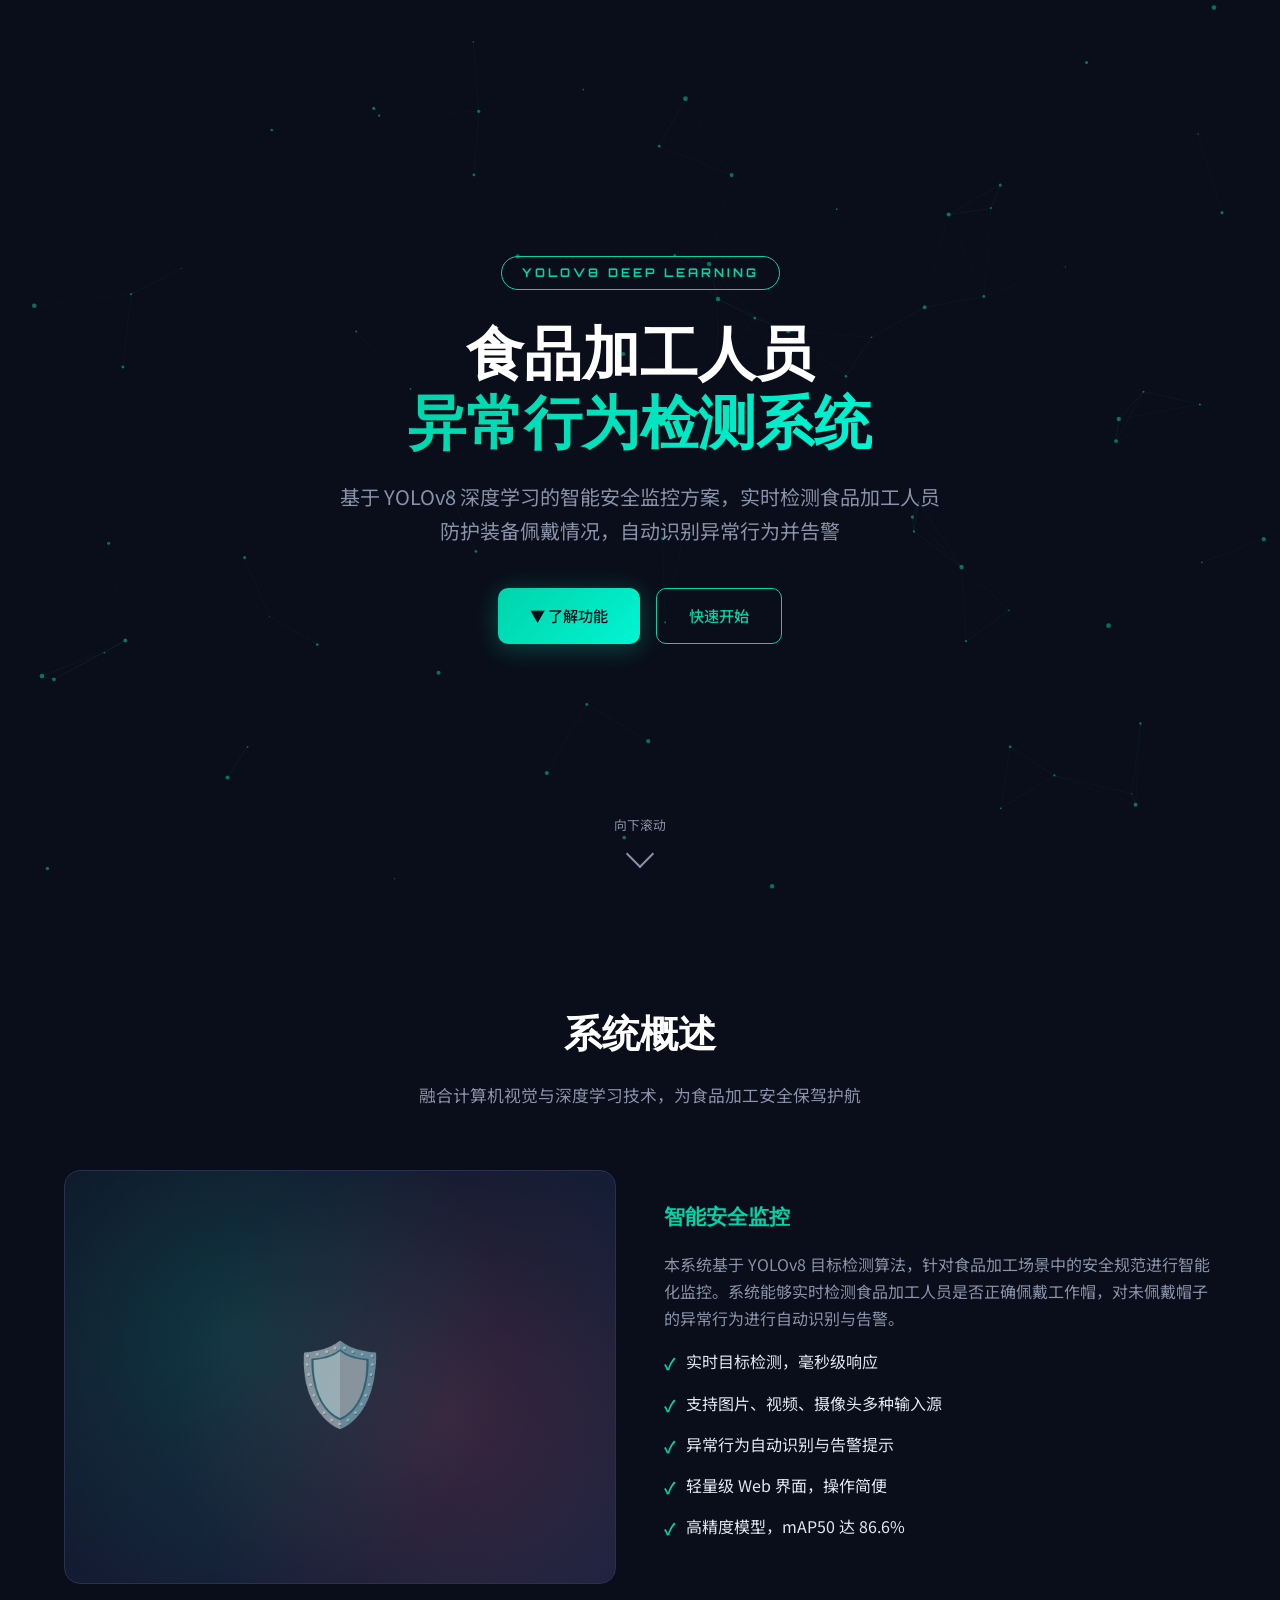
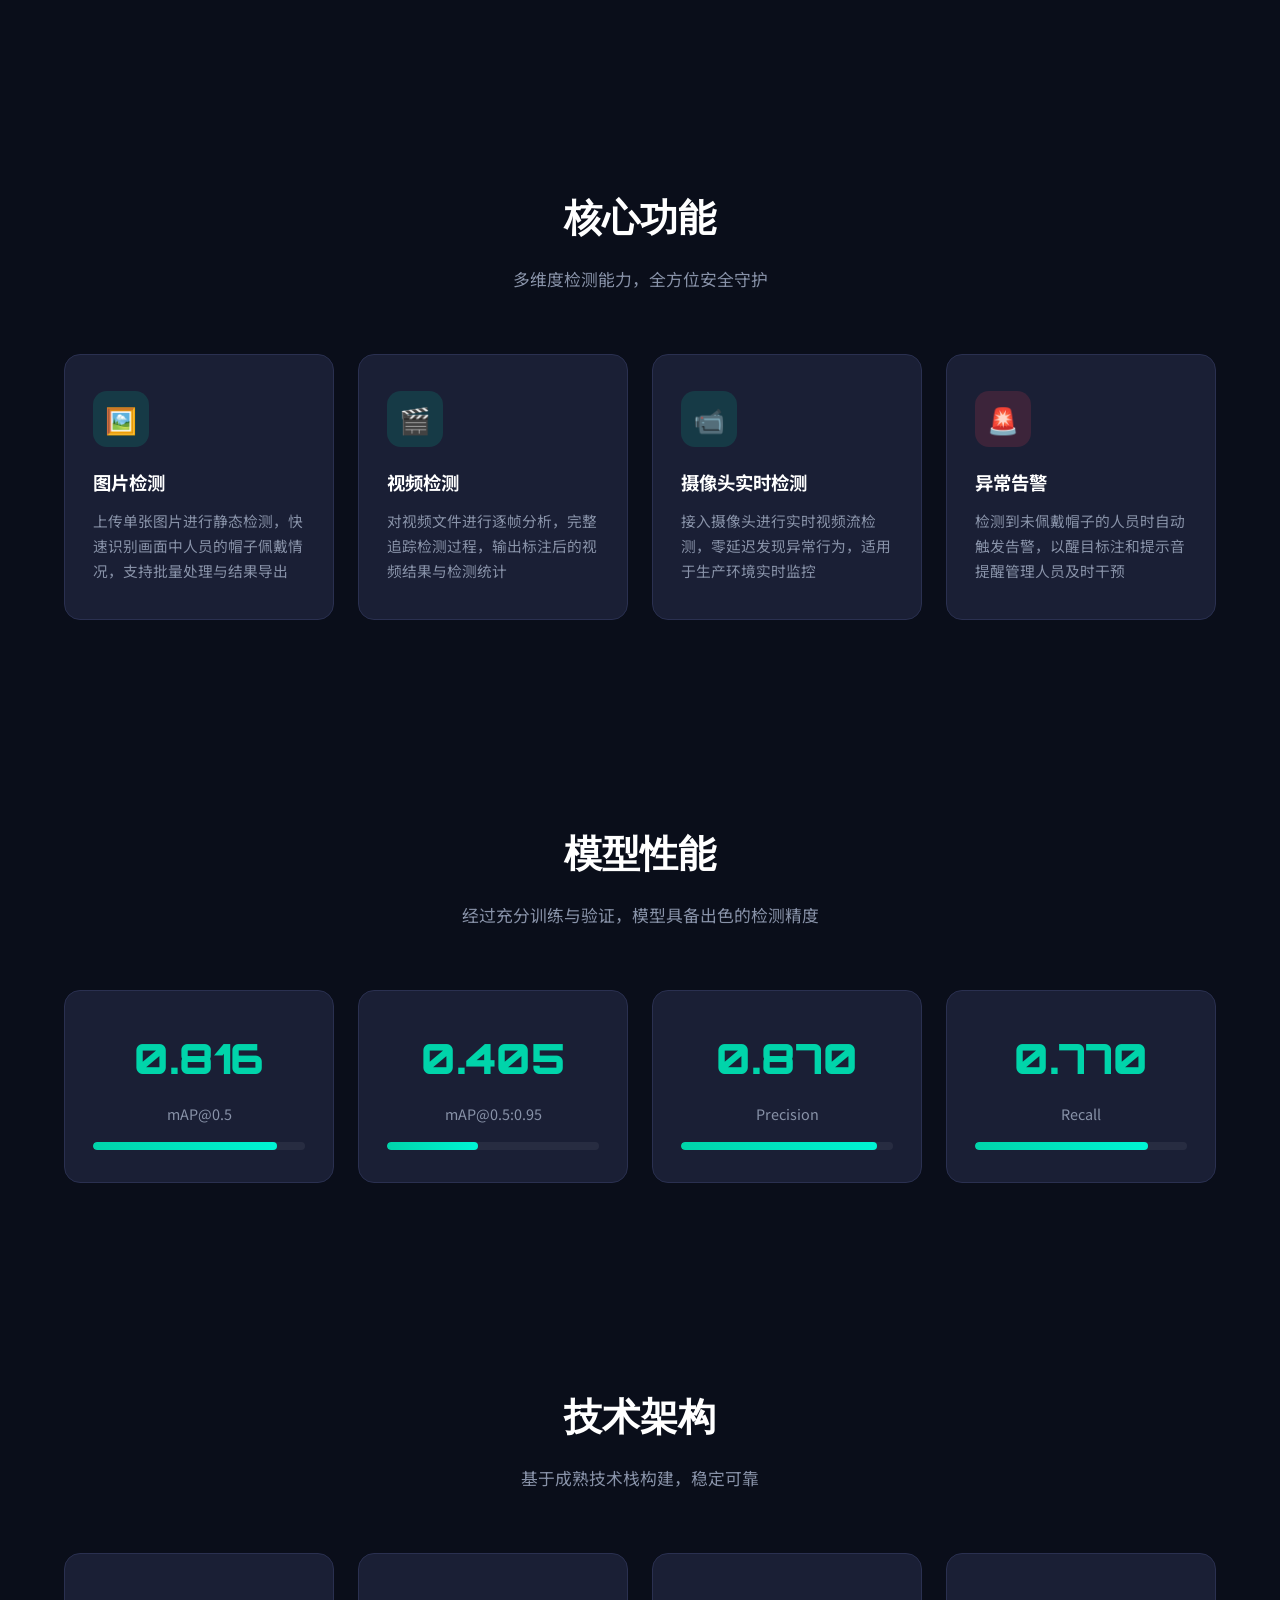
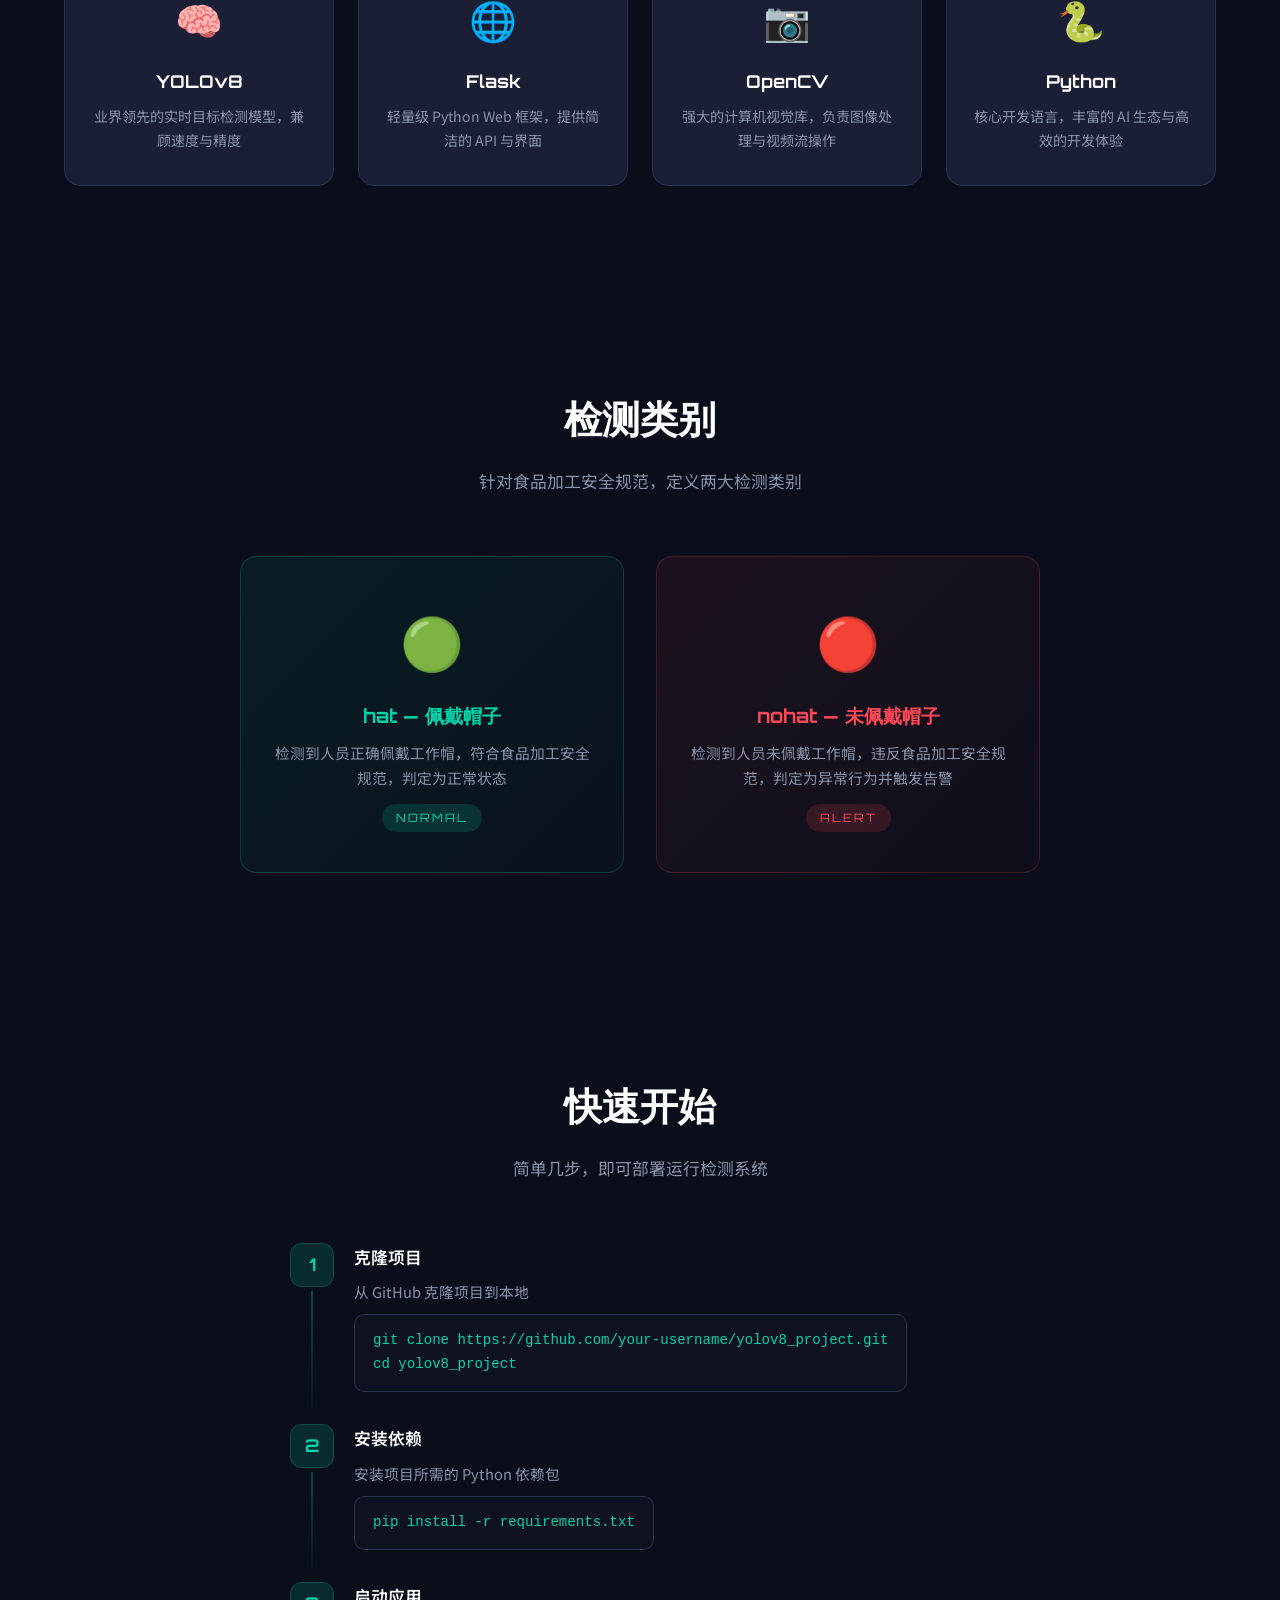
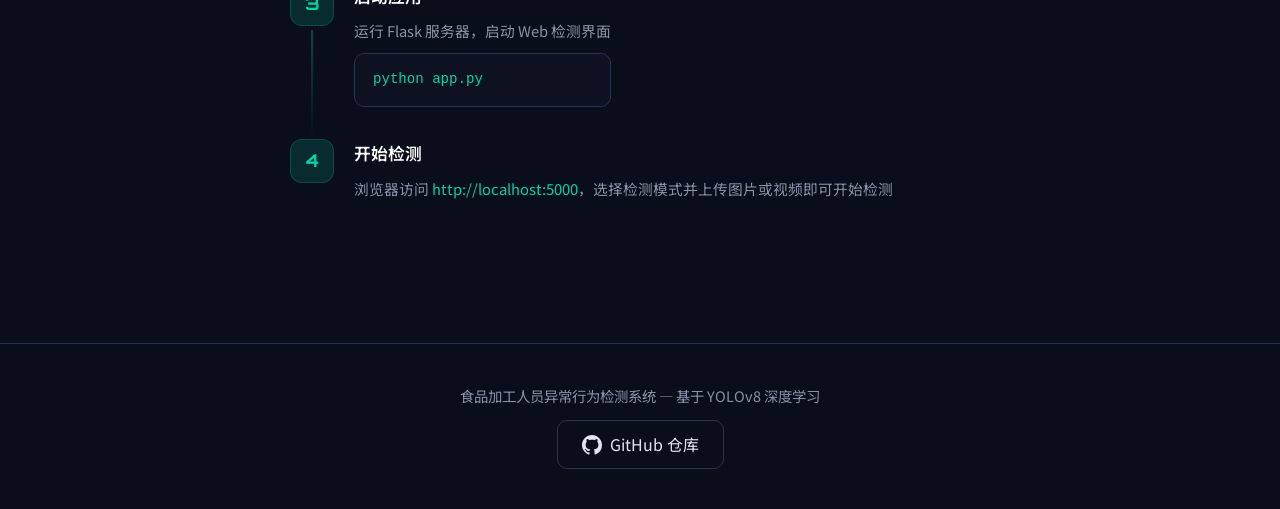
==== docs/index.html @ 323be0e4 "feat: add GitHub Pages showcase website" ====
<!DOCTYPE html>
<html lang="zh-CN">
<head>
<meta charset="UTF-8">
<meta name="viewport" content="width=device-width, initial-scale=1.0">
<title>食品加工人员异常行为检测系统 - 基于YOLOv8</title>
<link rel="preconnect" href="https://fonts.googleapis.com">
<link rel="preconnect" href="https://fonts.gstatic.com" crossorigin>
<link href="https://fonts.googleapis.com/css2?family=Orbitron:wght@400;700;900&family=Noto+Sans+SC:wght@300;400;500;700&display=swap" rel="stylesheet">
<style>
/* ========== Reset & Base ========== */
*, *::before, *::after { margin: 0; padding: 0; box-sizing: border-box; }
:root {
  --bg: #0a0e1a;
  --card: #1a1f35;
  --card-hover: #222845;
  --primary: #00d4aa;
  --primary-dim: rgba(0,212,170,0.15);
  --danger: #ff4757;
  --danger-dim: rgba(255,71,87,0.15);
  --text: #e0e6f0;
  --text-dim: #8892a8;
  --border: #2a3050;
  --font-title: 'Orbitron', sans-serif;
  --font-body: 'Noto Sans SC', sans-serif;
}
html { scroll-behavior: smooth; }
body {
  font-family: var(--font-body);
  background: var(--bg);
  color: var(--text);
  line-height: 1.7;
  overflow-x: hidden;
}
a { color: var(--primary); text-decoration: none; transition: color .3s; }
a:hover { color: #33e8c0; }

/* ========== Canvas Particles ========== */
#particles-canvas {
  position: fixed; top: 0; left: 0; width: 100%; height: 100%;
  z-index: 0; pointer-events: none;
}

/* ========== Utility ========== */
.container { max-width: 1200px; margin: 0 auto; padding: 0 24px; }
.section { position: relative; z-index: 1; padding: 100px 0; }
.section-title {
  font-family: var(--font-title);
  font-size: clamp(1.6rem, 4vw, 2.4rem);
  font-weight: 700;
  text-align: center;
  margin-bottom: 16px;
  color: #fff;
}
.section-subtitle {
  text-align: center;
  color: var(--text-dim);
  font-size: 1.05rem;
  margin-bottom: 60px;
  max-width: 640px;
  margin-left: auto; margin-right: auto;
}
.gradient-text {
  background: linear-gradient(135deg, var(--primary), #00f5d4, var(--primary));
  background-size: 200% 200%;
  -webkit-background-clip: text;
  -webkit-text-fill-color: transparent;
  background-clip: text;
  animation: gradientShift 4s ease infinite;
}
@keyframes gradientShift {
  0%, 100% { background-position: 0% 50%; }
  50% { background-position: 100% 50%; }
}

/* ========== Fade-in Animation ========== */
.fade-in {
  opacity: 0;
  transform: translateY(40px);
  transition: opacity .7s ease, transform .7s ease;
}
.fade-in.visible {
  opacity: 1;
  transform: translateY(0);
}

/* ========== Hero ========== */
.hero {
  position: relative; z-index: 1;
  min-height: 100vh;
  display: flex; align-items: center; justify-content: center;
  text-align: center;
  padding: 40px 24px;
}
.hero-content { max-width: 860px; }
.hero-badge {
  display: inline-block;
  font-family: var(--font-title);
  font-size: .75rem;
  font-weight: 700;
  letter-spacing: 3px;
  text-transform: uppercase;
  color: var(--primary);
  border: 1px solid var(--primary);
  border-radius: 999px;
  padding: 6px 20px;
  margin-bottom: 28px;
  animation: pulse-border 2.5s ease infinite;
}
@keyframes pulse-border {
  0%, 100% { box-shadow: 0 0 0 0 rgba(0,212,170,.4); }
  50% { box-shadow: 0 0 0 10px rgba(0,212,170,0); }
}
.hero h1 {
  font-family: var(--font-title);
  font-size: clamp(2rem, 6vw, 3.6rem);
  font-weight: 900;
  line-height: 1.2;
  margin-bottom: 24px;
  color: #fff;
}
.hero p {
  font-size: clamp(1rem, 2.5vw, 1.25rem);
  color: var(--text-dim);
  margin-bottom: 40px;
  max-width: 600px;
  margin-left: auto; margin-right: auto;
}
.hero-buttons { display: flex; gap: 16px; justify-content: center; flex-wrap: wrap; }
.btn {
  display: inline-flex; align-items: center; gap: 8px;
  font-family: var(--font-body);
  font-size: .95rem; font-weight: 500;
  padding: 14px 32px;
  border-radius: 10px;
  border: none; cursor: pointer;
  transition: all .3s ease;
}
.btn-primary {
  background: linear-gradient(135deg, var(--primary), #00f5d4);
  color: #0a0e1a;
  box-shadow: 0 4px 24px rgba(0,212,170,.3);
}
.btn-primary:hover {
  transform: translateY(-2px);
  box-shadow: 0 8px 32px rgba(0,212,170,.45);
}
.btn-outline {
  background: transparent;
  color: var(--primary);
  border: 1.5px solid var(--primary);
}
.btn-outline:hover {
  background: var(--primary-dim);
  transform: translateY(-2px);
}
.hero-scroll-hint {
  position: absolute; bottom: 36px; left: 50%; transform: translateX(-50%);
  display: flex; flex-direction: column; align-items: center; gap: 8px;
  color: var(--text-dim); font-size: .8rem;
  animation: float 2.5s ease infinite;
}
@keyframes float {
  0%, 100% { transform: translateX(-50%) translateY(0); }
  50% { transform: translateX(-50%) translateY(-8px); }
}
.scroll-arrow { width: 20px; height: 20px; border-right: 2px solid var(--text-dim); border-bottom: 2px solid var(--text-dim); transform: rotate(45deg); }

/* ========== Overview ========== */
.overview-grid {
  display: grid;
  grid-template-columns: 1fr 1fr;
  gap: 48px;
  align-items: center;
}
.overview-visual {
  position: relative;
  aspect-ratio: 4/3;
  border-radius: 16px;
  background: linear-gradient(135deg, #0f1628, #1a2340);
  border: 1px solid var(--border);
  overflow: hidden;
  display: flex; align-items: center; justify-content: center;
}
.overview-visual::before {
  content: '';
  position: absolute; inset: 0;
  background: radial-gradient(circle at 30% 40%, var(--primary-dim), transparent 60%),
              radial-gradient(circle at 70% 60%, var(--danger-dim), transparent 60%);
}
.visual-icon {
  position: relative; z-index: 1;
  font-size: 5rem;
  opacity: .7;
}
.overview-text h3 {
  font-family: var(--font-title);
  font-size: 1.3rem;
  color: var(--primary);
  margin-bottom: 16px;
}
.overview-text p { color: var(--text-dim); margin-bottom: 16px; }
.overview-features { list-style: none; }
.overview-features li {
  display: flex; align-items: flex-start; gap: 10px;
  margin-bottom: 12px; color: var(--text);
}
.overview-features li .check {
  color: var(--primary); font-weight: 700; flex-shrink: 0; margin-top: 2px;
}

/* ========== Features ========== */
.features-grid {
  display: grid;
  grid-template-columns: repeat(auto-fit, minmax(260px, 1fr));
  gap: 24px;
}
.feature-card {
  position: relative;
  background: var(--card);
  border-radius: 16px;
  padding: 36px 28px;
  border: 1px solid var(--border);
  transition: all .4s ease;
  overflow: hidden;
}
.feature-card::before {
  content: '';
  position: absolute; top: 0; left: 0; right: 0; height: 3px;
  background: linear-gradient(90deg, var(--primary), #00f5d4);
  opacity: 0;
  transition: opacity .4s;
}
.feature-card:hover {
  transform: translateY(-6px);
  border-color: rgba(0,212,170,.3);
  box-shadow: 0 12px 40px rgba(0,0,0,.4), 0 0 30px var(--primary-dim);
}
.feature-card:hover::before { opacity: 1; }
.feature-icon {
  width: 56px; height: 56px;
  border-radius: 14px;
  display: flex; align-items: center; justify-content: center;
  font-size: 1.6rem;
  margin-bottom: 20px;
  background: var(--primary-dim);
  color: var(--primary);
}
.feature-card:nth-child(4) .feature-icon {
  background: var(--danger-dim);
  color: var(--danger);
}
.feature-card h3 {
  font-size: 1.15rem; font-weight: 700;
  margin-bottom: 10px; color: #fff;
}
.feature-card p { color: var(--text-dim); font-size: .92rem; }

/* ========== Metrics ========== */
.metrics-grid {
  display: grid;
  grid-template-columns: repeat(auto-fit, minmax(240px, 1fr));
  gap: 24px;
}
.metric-card {
  background: var(--card);
  border-radius: 16px;
  padding: 32px 28px;
  border: 1px solid var(--border);
  text-align: center;
  transition: all .3s;
}
.metric-card:hover {
  border-color: rgba(0,212,170,.3);
  box-shadow: 0 8px 32px rgba(0,0,0,.3);
}
.metric-value {
  font-family: var(--font-title);
  font-size: 2.6rem;
  font-weight: 900;
  color: var(--primary);
  margin-bottom: 8px;
}
.metric-label {
  font-size: .9rem;
  color: var(--text-dim);
  margin-bottom: 16px;
}
.progress-bar {
  width: 100%;
  height: 8px;
  background: rgba(255,255,255,.06);
  border-radius: 999px;
  overflow: hidden;
}
.progress-fill {
  height: 100%;
  border-radius: 999px;
  background: linear-gradient(90deg, var(--primary), #00f5d4);
  width: 0%;
  transition: width 1.5s ease;
}

/* ========== Tech Stack ========== */
.tech-grid {
  display: grid;
  grid-template-columns: repeat(auto-fit, minmax(220px, 1fr));
  gap: 24px;
}
.tech-card {
  background: var(--card);
  border-radius: 16px;
  padding: 32px 24px;
  border: 1px solid var(--border);
  text-align: center;
  transition: all .4s;
  position: relative;
}
.tech-card::after {
  content: '';
  position: absolute; inset: -1px;
  border-radius: 16px;
  background: linear-gradient(135deg, var(--primary), #00f5d4, var(--primary));
  background-size: 300% 300%;
  z-index: -1;
  opacity: 0;
  transition: opacity .4s;
  animation: gradientShift 4s ease infinite;
}
.tech-card:hover::after { opacity: 1; }
.tech-card:hover { transform: translateY(-4px); border-color: transparent; }
.tech-icon {
  font-size: 2.4rem;
  margin-bottom: 16px;
  display: block;
}
.tech-card h3 {
  font-family: var(--font-title);
  font-size: 1.1rem;
  color: #fff;
  margin-bottom: 8px;
}
.tech-card p { color: var(--text-dim); font-size: .88rem; }

/* ========== Detection Classes ========== */
.classes-grid {
  display: grid;
  grid-template-columns: repeat(auto-fit, minmax(300px, 1fr));
  gap: 32px;
  max-width: 800px;
  margin: 0 auto;
}
.class-card {
  border-radius: 16px;
  padding: 40px 32px;
  text-align: center;
  border: 1px solid var(--border);
  transition: all .4s;
  position: relative;
  overflow: hidden;
}
.class-card.normal {
  background: linear-gradient(135deg, rgba(0,212,170,.08), rgba(0,212,170,.02));
  border-color: rgba(0,212,170,.2);
}
.class-card.abnormal {
  background: linear-gradient(135deg, rgba(255,71,87,.08), rgba(255,71,87,.02));
  border-color: rgba(255,71,87,.2);
}
.class-card:hover { transform: translateY(-4px); }
.class-card.normal:hover { box-shadow: 0 8px 32px rgba(0,212,170,.15); }
.class-card.abnormal:hover { box-shadow: 0 8px 32px rgba(255,71,87,.15); }
.class-icon { font-size: 3.2rem; margin-bottom: 16px; display: block; }
.class-card h3 {
  font-family: var(--font-title);
  font-size: 1.2rem;
  margin-bottom: 8px;
}
.class-card.normal h3 { color: var(--primary); }
.class-card.abnormal h3 { color: var(--danger); }
.class-card p { color: var(--text-dim); font-size: .92rem; }
.class-tag {
  display: inline-block;
  font-family: var(--font-title);
  font-size: .72rem;
  letter-spacing: 2px;
  padding: 4px 14px;
  border-radius: 999px;
  margin-top: 14px;
}
.class-card.normal .class-tag { background: var(--primary-dim); color: var(--primary); }
.class-card.abnormal .class-tag { background: var(--danger-dim); color: var(--danger); }

/* ========== Quick Start ========== */
.steps-container { max-width: 700px; margin: 0 auto; }
.step {
  display: flex; gap: 20px;
  margin-bottom: 32px;
  position: relative;
}
.step-number {
  flex-shrink: 0;
  width: 44px; height: 44px;
  border-radius: 12px;
  background: var(--primary-dim);
  color: var(--primary);
  font-family: var(--font-title);
  font-weight: 700;
  font-size: 1.1rem;
  display: flex; align-items: center; justify-content: center;
  border: 1px solid rgba(0,212,170,.2);
}
.step:not(:last-child)::after {
  content: '';
  position: absolute;
  left: 21px; top: 48px;
  width: 2px;
  height: calc(100% - 16px);
  background: linear-gradient(to bottom, rgba(0,212,170,.3), transparent);
}
.step-content h3 {
  font-size: 1.05rem; font-weight: 600;
  margin-bottom: 8px; color: #fff;
}
.step-content p { color: var(--text-dim); font-size: .92rem; margin-bottom: 10px; }
.code-block {
  background: #0d1120;
  border: 1px solid var(--border);
  border-radius: 10px;
  padding: 14px 18px;
  font-family: 'Courier New', monospace;
  font-size: .88rem;
  color: var(--primary);
  overflow-x: auto;
  position: relative;
}
.code-block .comment { color: var(--text-dim); }

/* ========== Footer ========== */
.footer {
  position: relative; z-index: 1;
  border-top: 1px solid var(--border);
  padding: 40px 24px;
  text-align: center;
}
.footer p { color: var(--text-dim); font-size: .9rem; }
.footer a { color: var(--primary); }
.footer .github-link {
  display: inline-flex; align-items: center; gap: 8px;
  margin-top: 12px;
  padding: 10px 24px;
  border-radius: 10px;
  border: 1px solid var(--border);
  color: var(--text);
  transition: all .3s;
}
.footer .github-link:hover {
  border-color: var(--primary);
  color: var(--primary);
  background: var(--primary-dim);
}

/* ========== Responsive ========== */
@media (max-width: 768px) {
  .overview-grid { grid-template-columns: 1fr; gap: 32px; }
  .overview-visual { aspect-ratio: 16/10; }
  .section { padding: 64px 0; }
  .hero h1 { font-size: clamp(1.6rem, 7vw, 2.4rem); }
  .features-grid { grid-template-columns: 1fr; }
  .metrics-grid { grid-template-columns: 1fr 1fr; }
  .classes-grid { grid-template-columns: 1fr; }
}
@media (max-width: 480px) {
  .metrics-grid { grid-template-columns: 1fr; }
  .hero-buttons { flex-direction: column; align-items: center; }
}
</style>
</head>
<body>

<!-- Particle Canvas -->
<canvas id="particles-canvas"></canvas>

<!-- ==================== HERO ==================== -->
<section class="hero">
  <div class="hero-content fade-in">
    <span class="hero-badge">YOLOv8 Deep Learning</span>
    <h1>食品加工人员<br><span class="gradient-text">异常行为检测系统</span></h1>
    <p>基于 YOLOv8 深度学习的智能安全监控方案，实时检测食品加工人员防护装备佩戴情况，自动识别异常行为并告警</p>
    <div class="hero-buttons">
      <a href="#features" class="btn btn-primary">▼ 了解功能</a>
      <a href="#quickstart" class="btn btn-outline">快速开始</a>
    </div>
  </div>
  <div class="hero-scroll-hint">
    <span>向下滚动</span>
    <div class="scroll-arrow"></div>
  </div>
</section>

<!-- ==================== OVERVIEW ==================== -->
<section class="section" id="overview">
  <div class="container">
    <h2 class="section-title fade-in">系统概述</h2>
    <p class="section-subtitle fade-in">融合计算机视觉与深度学习技术，为食品加工安全保驾护航</p>
    <div class="overview-grid">
      <div class="overview-visual fade-in">
        <span class="visual-icon">🛡️</span>
      </div>
      <div class="overview-text fade-in">
        <h3>智能安全监控</h3>
        <p>本系统基于 YOLOv8 目标检测算法，针对食品加工场景中的安全规范进行智能化监控。系统能够实时检测食品加工人员是否正确佩戴工作帽，对未佩戴帽子的异常行为进行自动识别与告警。</p>
        <ul class="overview-features">
          <li><span class="check">✓</span> 实时目标检测，毫秒级响应</li>
          <li><span class="check">✓</span> 支持图片、视频、摄像头多种输入源</li>
          <li><span class="check">✓</span> 异常行为自动识别与告警提示</li>
          <li><span class="check">✓</span> 轻量级 Web 界面，操作简便</li>
          <li><span class="check">✓</span> 高精度模型，mAP50 达 86.6%</li>
        </ul>
      </div>
    </div>
  </div>
</section>

<!-- ==================== FEATURES ==================== -->
<section class="section" id="features">
  <div class="container">
    <h2 class="section-title fade-in">核心功能</h2>
    <p class="section-subtitle fade-in">多维度检测能力，全方位安全守护</p>
    <div class="features-grid">
      <div class="feature-card fade-in">
        <div class="feature-icon">🖼️</div>
        <h3>图片检测</h3>
        <p>上传单张图片进行静态检测，快速识别画面中人员的帽子佩戴情况，支持批量处理与结果导出</p>
      </div>
      <div class="feature-card fade-in">
        <div class="feature-icon">🎬</div>
        <h3>视频检测</h3>
        <p>对视频文件进行逐帧分析，完整追踪检测过程，输出标注后的视频结果与检测统计</p>
      </div>
      <div class="feature-card fade-in">
        <div class="feature-icon">📹</div>
        <h3>摄像头实时检测</h3>
        <p>接入摄像头进行实时视频流检测，零延迟发现异常行为，适用于生产环境实时监控</p>
      </div>
      <div class="feature-card fade-in">
        <div class="feature-icon">🚨</div>
        <h3>异常告警</h3>
        <p>检测到未佩戴帽子的人员时自动触发告警，以醒目标注和提示音提醒管理人员及时干预</p>
      </div>
    </div>
  </div>
</section>

<!-- ==================== METRICS ==================== -->
<section class="section" id="metrics">
  <div class="container">
    <h2 class="section-title fade-in">模型性能</h2>
    <p class="section-subtitle fade-in">经过充分训练与验证，模型具备出色的检测精度</p>
    <div class="metrics-grid">
      <div class="metric-card fade-in">
        <div class="metric-value" data-target="0.866" data-suffix="">0</div>
        <div class="metric-label">mAP@0.5</div>
        <div class="progress-bar"><div class="progress-fill" data-width="86.6"></div></div>
      </div>
      <div class="metric-card fade-in">
        <div class="metric-value" data-target="0.43" data-suffix="">0</div>
        <div class="metric-label">mAP@0.5:0.95</div>
        <div class="progress-bar"><div class="progress-fill" data-width="43"></div></div>
      </div>
      <div class="metric-card fade-in">
        <div class="metric-value" data-target="0.923" data-suffix="">0</div>
        <div class="metric-label">Precision</div>
        <div class="progress-bar"><div class="progress-fill" data-width="92.3"></div></div>
      </div>
      <div class="metric-card fade-in">
        <div class="metric-value" data-target="0.817" data-suffix="">0</div>
        <div class="metric-label">Recall</div>
        <div class="progress-bar"><div class="progress-fill" data-width="81.7"></div></div>
      </div>
    </div>
  </div>
</section>

<!-- ==================== TECH STACK ==================== -->
<section class="section" id="tech">
  <div class="container">
    <h2 class="section-title fade-in">技术架构</h2>
    <p class="section-subtitle fade-in">基于成熟技术栈构建，稳定可靠</p>
    <div class="tech-grid">
      <div class="tech-card fade-in">
        <span class="tech-icon">🧠</span>
        <h3>YOLOv8</h3>
        <p>业界领先的实时目标检测模型，兼顾速度与精度</p>
      </div>
      <div class="tech-card fade-in">
        <span class="tech-icon">🌐</span>
        <h3>Flask</h3>
        <p>轻量级 Python Web 框架，提供简洁的 API 与界面</p>
      </div>
      <div class="tech-card fade-in">
        <span class="tech-icon">📷</span>
        <h3>OpenCV</h3>
        <p>强大的计算机视觉库，负责图像处理与视频流操作</p>
      </div>
      <div class="tech-card fade-in">
        <span class="tech-icon">🐍</span>
        <h3>Python</h3>
        <p>核心开发语言，丰富的 AI 生态与高效的开发体验</p>
      </div>
    </div>
  </div>
</section>

<!-- ==================== DETECTION CLASSES ==================== -->
<section class="section" id="classes">
  <div class="container">
    <h2 class="section-title fade-in">检测类别</h2>
    <p class="section-subtitle fade-in">针对食品加工安全规范，定义两大检测类别</p>
    <div class="classes-grid">
      <div class="class-card normal fade-in">
        <span class="class-icon">🟢</span>
        <h3>hat — 佩戴帽子</h3>
        <p>检测到人员正确佩戴工作帽，符合食品加工安全规范，判定为正常状态</p>
        <span class="class-tag">NORMAL</span>
      </div>
      <div class="class-card abnormal fade-in">
        <span class="class-icon">🔴</span>
        <h3>nohat — 未佩戴帽子</h3>
        <p>检测到人员未佩戴工作帽，违反食品加工安全规范，判定为异常行为并触发告警</p>
        <span class="class-tag">ALERT</span>
      </div>
    </div>
  </div>
</section>

<!-- ==================== QUICK START ==================== -->
<section class="section" id="quickstart">
  <div class="container">
    <h2 class="section-title fade-in">快速开始</h2>
    <p class="section-subtitle fade-in">简单几步，即可部署运行检测系统</p>
    <div class="steps-container">
      <div class="step fade-in">
        <div class="step-number">1</div>
        <div class="step-content">
          <h3>克隆项目</h3>
          <p>从 GitHub 克隆项目到本地</p>
          <div class="code-block">git clone https://github.com/your-username/yolov8_project.git<br>cd yolov8_project</div>
        </div>
      </div>
      <div class="step fade-in">
        <div class="step-number">2</div>
        <div class="step-content">
          <h3>安装依赖</h3>
          <p>安装项目所需的 Python 依赖包</p>
          <div class="code-block">pip install -r requirements.txt</div>
        </div>
      </div>
      <div class="step fade-in">
        <div class="step-number">3</div>
        <div class="step-content">
          <h3>启动应用</h3>
          <p>运行 Flask 服务器，启动 Web 检测界面</p>
          <div class="code-block">python app.py</div>
        </div>
      </div>
      <div class="step fade-in">
        <div class="step-number">4</div>
        <div class="step-content">
          <h3>开始检测</h3>
          <p>浏览器访问 <span style="color:var(--primary)">http://localhost:5000</span>，选择检测模式并上传图片或视频即可开始检测</p>
        </div>
      </div>
    </div>
  </div>
</section>

<!-- ==================== FOOTER ==================== -->
<footer class="footer">
  <div class="container">
    <p>食品加工人员异常行为检测系统 — 基于 YOLOv8 深度学习</p>
    <a href="https://github.com/your-username/yolov8_project" target="_blank" rel="noopener" class="github-link">
      <svg width="20" height="20" viewBox="0 0 24 24" fill="currentColor"><path d="M12 0C5.37 0 0 5.37 0 12c0 5.31 3.435 9.795 8.205 11.385.6.105.825-.255.825-.57 0-.285-.015-1.23-.015-2.235-3.015.555-3.795-.735-4.035-1.41-.135-.345-.72-1.41-1.23-1.695-.42-.225-1.02-.78-.015-.795.945-.015 1.62.87 1.845 1.23 1.08 1.815 2.805 1.305 3.495.99.105-.78.42-1.305.765-1.605-2.67-.3-5.46-1.335-5.46-5.925 0-1.305.465-2.385 1.23-3.225-.12-.3-.54-1.53.12-3.18 0 0 1.005-.315 3.3 1.23.96-.27 1.98-.405 3-.405s2.04.135 3 .405c2.295-1.56 3.3-1.23 3.3-1.23.66 1.65.24 2.88.12 3.18.765.84 1.23 1.905 1.23 3.225 0 4.605-2.805 5.625-5.475 5.925.435.375.81 1.095.81 2.22 0 1.605-.015 2.895-.015 3.3 0 .315.225.69.825.57A12.02 12.02 0 0024 12c0-6.63-5.37-12-12-12z"/></svg>
      GitHub 仓库
    </a>
  </div>
</footer>

<script>
/* ========== Particle Background ========== */
(function() {
  const canvas = document.getElementById('particles-canvas');
  const ctx = canvas.getContext('2d');
  let particles = [];
  const PARTICLE_COUNT = 80;
  const CONNECT_DIST = 140;

  function resize() {
    canvas.width = window.innerWidth;
    canvas.height = window.innerHeight;
  }
  resize();
  window.addEventListener('resize', resize);

  class Particle {
    constructor() {
      this.x = Math.random() * canvas.width;
      this.y = Math.random() * canvas.height;
      this.vx = (Math.random() - 0.5) * 0.6;
      this.vy = (Math.random() - 0.5) * 0.6;
      this.r = Math.random() * 2 + 0.5;
    }
    update() {
      this.x += this.vx;
      this.y += this.vy;
      if (this.x < 0 || this.x > canvas.width) this.vx *= -1;
      if (this.y < 0 || this.y > canvas.height) this.vy *= -1;
    }
    draw() {
      ctx.beginPath();
      ctx.arc(this.x, this.y, this.r, 0, Math.PI * 2);
      ctx.fillStyle = 'rgba(0,212,170,0.5)';
      ctx.fill();
    }
  }

  for (let i = 0; i < PARTICLE_COUNT; i++) particles.push(new Particle());

  function animate() {
    ctx.clearRect(0, 0, canvas.width, canvas.height);
    for (let i = 0; i < particles.length; i++) {
      particles[i].update();
      particles[i].draw();
      for (let j = i + 1; j < particles.length; j++) {
        const dx = particles[i].x - particles[j].x;
        const dy = particles[i].y - particles[j].y;
        const dist = Math.sqrt(dx * dx + dy * dy);
        if (dist < CONNECT_DIST) {
          ctx.beginPath();
          ctx.moveTo(particles[i].x, particles[i].y);
          ctx.lineTo(particles[j].x, particles[j].y);
          ctx.strokeStyle = 'rgba(0,212,170,' + (1 - dist / CONNECT_DIST) * 0.15 + ')';
          ctx.lineWidth = 0.6;
          ctx.stroke();
        }
      }
    }
    requestAnimationFrame(animate);
  }
  animate();
})();

/* ========== Scroll Fade-in (IntersectionObserver) ========== */
(function() {
  const observer = new IntersectionObserver(function(entries) {
    entries.forEach(function(entry) {
      if (entry.isIntersecting) {
        entry.target.classList.add('visible');
      }
    });
  }, { threshold: 0.12 });

  document.querySelectorAll('.fade-in').forEach(function(el) {
    observer.observe(el);
  });
})();

/* ========== Number Counter Animation ========== */
(function() {
  var animated = new Set();
  var observer = new IntersectionObserver(function(entries) {
    entries.forEach(function(entry) {
      if (entry.isIntersecting && !animated.has(entry.target)) {
        animated.add(entry.target);
        var el = entry.target;
        var target = parseFloat(el.getAttribute('data-target'));
        var duration = 1500;
        var start = performance.now();

        function step(now) {
          var progress = Math.min((now - start) / duration, 1);
          var eased = 1 - Math.pow(1 - progress, 3);
          var current = (target * eased).toFixed(3);
          el.textContent = current;
          if (progress < 1) requestAnimationFrame(step);
        }
        requestAnimationFrame(step);
      }
    });
  }, { threshold: 0.5 });

  document.querySelectorAll('.metric-value[data-target]').forEach(function(el) {
    observer.observe(el);
  });
})();

/* ========== Progress Bar Animation ========== */
(function() {
  var animated = new Set();
  var observer = new IntersectionObserver(function(entries) {
    entries.forEach(function(entry) {
      if (entry.isIntersecting && !animated.has(entry.target)) {
        animated.add(entry.target);
        var width = entry.target.getAttribute('data-width');
        setTimeout(function() {
          entry.target.style.width = width + '%';
        }, 200);
      }
    });
  }, { threshold: 0.5 });

  document.querySelectorAll('.progress-fill[data-width]').forEach(function(el) {
    observer.observe(el);
  });
})();
</script>
</body>
</html>
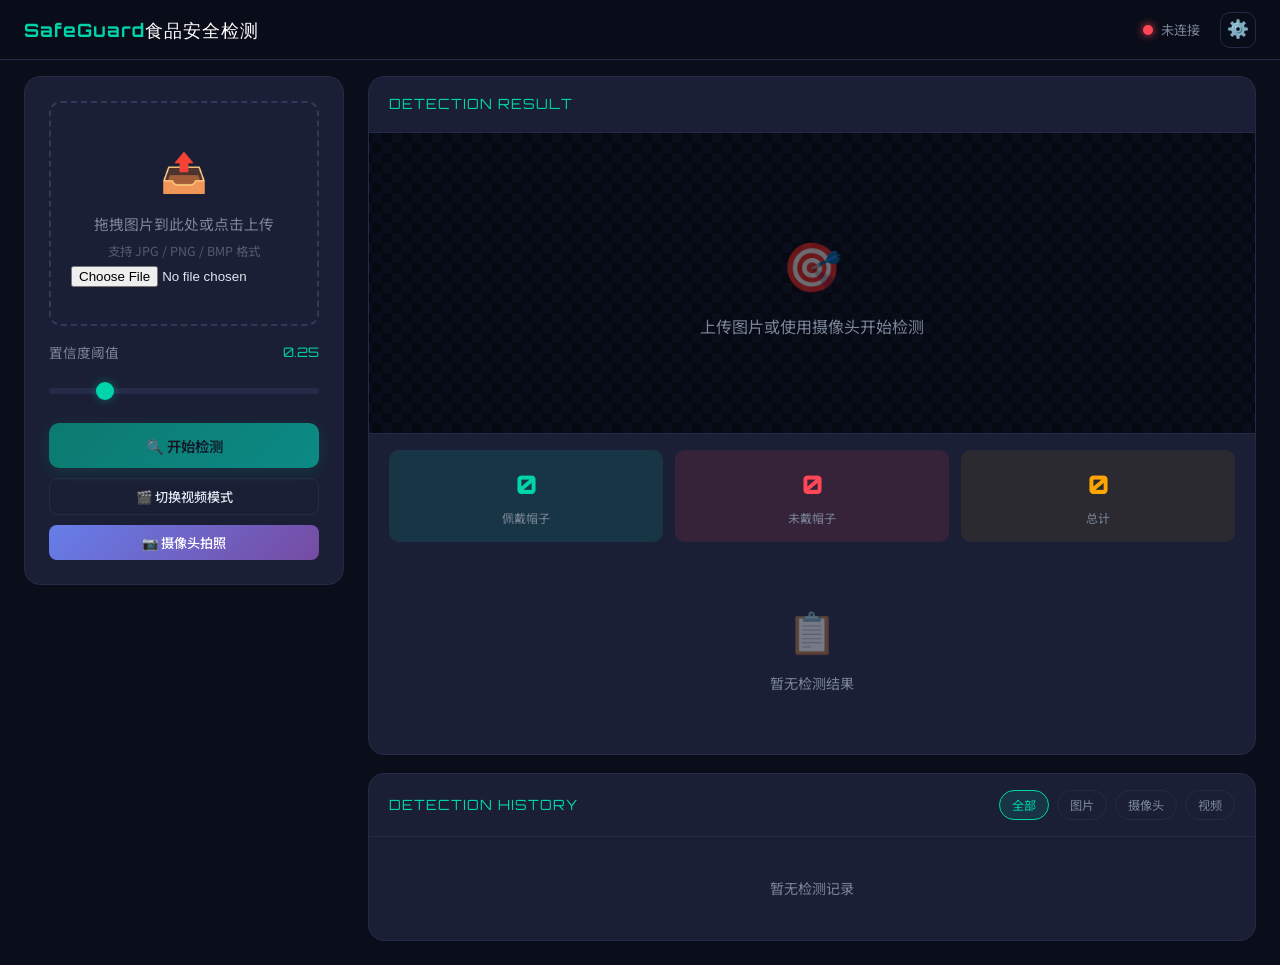
==== commit ec5143a2: "refactor: GitHub Pages as working detection system, project intro to README" ====
--- a/docs/index.html
+++ b/docs/index.html
@@ -3,24 +3,26 @@
 <head>
 <meta charset="UTF-8">
 <meta name="viewport" content="width=device-width, initial-scale=1.0">
-<title>食品加工人员异常行为检测系统 - 基于YOLOv8</title>
+<title>SafeGuard 食品安全检测系统</title>
 <link rel="preconnect" href="https://fonts.googleapis.com">
 <link rel="preconnect" href="https://fonts.gstatic.com" crossorigin>
-<link href="https://fonts.googleapis.com/css2?family=Orbitron:wght@400;700;900&family=Noto+Sans+SC:wght@300;400;500;700&display=swap" rel="stylesheet">
+<link href="https://fonts.googleapis.com/css2?family=Orbitron:wght@400;600;700;900&family=Noto+Sans+SC:wght@300;400;500;700&display=swap" rel="stylesheet">
 <style>
-/* ========== Reset & Base ========== */
 *, *::before, *::after { margin: 0; padding: 0; box-sizing: border-box; }
 :root {
   --bg: #0a0e1a;
+  --bg-deep: #060912;
   --card: #1a1f35;
   --card-hover: #222845;
   --primary: #00d4aa;
-  --primary-dim: rgba(0,212,170,0.15);
+  --primary-dim: rgba(0,212,170,0.12);
   --danger: #ff4757;
-  --danger-dim: rgba(255,71,87,0.15);
+  --danger-dim: rgba(255,71,87,0.12);
+  --warning: #ffa502;
   --text: #e0e6f0;
-  --text-dim: #8892a8;
-  --border: #2a3050;
+  --text-dim: #7a8599;
+  --border: #252b47;
+  --border-light: #32385a;
   --font-title: 'Orbitron', sans-serif;
   --font-body: 'Noto Sans SC', sans-serif;
 }
@@ -29,789 +31,1479 @@
   font-family: var(--font-body);
   background: var(--bg);
   color: var(--text);
-  line-height: 1.7;
+  line-height: 1.6;
   overflow-x: hidden;
-}
-a { color: var(--primary); text-decoration: none; transition: color .3s; }
-a:hover { color: #33e8c0; }
-
-/* ========== Canvas Particles ========== */
-#particles-canvas {
-  position: fixed; top: 0; left: 0; width: 100%; height: 100%;
-  z-index: 0; pointer-events: none;
-}
-
-/* ========== Utility ========== */
-.container { max-width: 1200px; margin: 0 auto; padding: 0 24px; }
-.section { position: relative; z-index: 1; padding: 100px 0; }
-.section-title {
+  min-height: 100vh;
+}
+
+/* ========== Scrollbar ========== */
+::-webkit-scrollbar { width: 6px; }
+::-webkit-scrollbar-track { background: var(--bg); }
+::-webkit-scrollbar-thumb { background: var(--border-light); border-radius: 3px; }
+::-webkit-scrollbar-thumb:hover { background: var(--primary); }
+
+/* ========== Navbar ========== */
+.navbar {
+  position: fixed; top: 0; left: 0; right: 0; z-index: 1000;
+  height: 60px;
+  background: rgba(10,14,26,0.92);
+  backdrop-filter: blur(16px);
+  border-bottom: 1px solid var(--border);
+  display: flex; align-items: center; justify-content: space-between;
+  padding: 0 24px;
+}
+.navbar-brand {
+  display: flex; align-items: center; gap: 12px;
+}
+.navbar-logo {
   font-family: var(--font-title);
-  font-size: clamp(1.6rem, 4vw, 2.4rem);
+  font-size: 1.15rem;
   font-weight: 700;
+  letter-spacing: 1px;
+  color: var(--primary);
+}
+.navbar-logo span { color: #fff; font-weight: 400; }
+.navbar-status {
+  display: flex; align-items: center; gap: 20px;
+}
+.status-indicator {
+  display: flex; align-items: center; gap: 8px;
+  font-size: 0.82rem; color: var(--text-dim);
+}
+.status-dot {
+  width: 10px; height: 10px; border-radius: 50%;
+  transition: all .3s;
+}
+.status-dot.connected {
+  background: var(--primary);
+  box-shadow: 0 0 8px var(--primary), 0 0 20px rgba(0,212,170,.3);
+  animation: pulse-dot 2s ease infinite;
+}
+.status-dot.disconnected {
+  background: var(--danger);
+  box-shadow: 0 0 8px var(--danger);
+}
+@keyframes pulse-dot {
+  0%, 100% { box-shadow: 0 0 8px var(--primary), 0 0 20px rgba(0,212,170,.3); }
+  50% { box-shadow: 0 0 12px var(--primary), 0 0 32px rgba(0,212,170,.5); }
+}
+.btn-settings {
+  width: 36px; height: 36px;
+  border-radius: 10px;
+  border: 1px solid var(--border);
+  background: transparent;
+  color: var(--text-dim);
+  cursor: pointer;
+  display: flex; align-items: center; justify-content: center;
+  transition: all .3s;
+  font-size: 1.1rem;
+}
+.btn-settings:hover {
+  border-color: var(--primary);
+  color: var(--primary);
+  background: var(--primary-dim);
+}
+
+/* ========== Main Layout ========== */
+.main-container {
+  padding-top: 76px;
+  min-height: 100vh;
+  display: grid;
+  grid-template-columns: 320px 1fr;
+  gap: 24px;
+  padding-left: 24px;
+  padding-right: 24px;
+  padding-bottom: 24px;
+}
+
+/* ========== Left Panel ========== */
+.left-panel {
+  display: flex; flex-direction: column; gap: 18px;
+}
+
+/* Upload Area */
+.upload-card {
+  background: var(--card);
+  border: 1px solid var(--border);
+  border-radius: 16px;
+  padding: 24px;
+  transition: all .3s;
+}
+.upload-area {
+  border: 2px dashed var(--border-light);
+  border-radius: 12px;
+  padding: 36px 20px;
   text-align: center;
-  margin-bottom: 16px;
-  color: #fff;
-}
-.section-subtitle {
-  text-align: center;
+  cursor: pointer;
+  transition: all .3s;
+  position: relative;
+  overflow: hidden;
+}
+.upload-area:hover, .upload-area.dragover {
+  border-color: var(--primary);
+  background: var(--primary-dim);
+}
+.upload-area.dragover { transform: scale(1.01); }
+.upload-icon {
+  font-size: 2.4rem;
+  margin-bottom: 12px;
+  display: block;
+}
+.upload-text {
+  font-size: 0.92rem;
   color: var(--text-dim);
-  font-size: 1.05rem;
-  margin-bottom: 60px;
-  max-width: 640px;
-  margin-left: auto; margin-right: auto;
-}
-.gradient-text {
-  background: linear-gradient(135deg, var(--primary), #00f5d4, var(--primary));
-  background-size: 200% 200%;
-  -webkit-background-clip: text;
-  -webkit-text-fill-color: transparent;
-  background-clip: text;
-  animation: gradientShift 4s ease infinite;
-}
-@keyframes gradientShift {
-  0%, 100% { background-position: 0% 50%; }
-  50% { background-position: 100% 50%; }
-}
-
-/* ========== Fade-in Animation ========== */
-.fade-in {
-  opacity: 0;
-  transform: translateY(40px);
-  transition: opacity .7s ease, transform .7s ease;
-}
-.fade-in.visible {
-  opacity: 1;
-  transform: translateY(0);
-}
-
-/* ========== Hero ========== */
-.hero {
-  position: relative; z-index: 1;
-  min-height: 100vh;
-  display: flex; align-items: center; justify-content: center;
-  text-align: center;
-  padding: 40px 24px;
-}
-.hero-content { max-width: 860px; }
-.hero-badge {
-  display: inline-block;
+  margin-bottom: 6px;
+}
+.upload-hint {
+  font-size: 0.78rem;
+  color: var(--text-dim);
+  opacity: 0.6;
+}
+#file-input { display: none; }
+.preview-thumb {
+  max-width: 100%;
+  max-height: 180px;
+  border-radius: 8px;
+  margin-top: 12px;
+  display: none;
+}
+.preview-thumb.visible { display: block; }
+
+/* Controls */
+.control-group {
+  margin-top: 16px;
+}
+.control-label {
+  display: flex; justify-content: space-between; align-items: center;
+  font-size: 0.85rem; color: var(--text-dim);
+  margin-bottom: 8px;
+}
+.control-value {
   font-family: var(--font-title);
-  font-size: .75rem;
-  font-weight: 700;
-  letter-spacing: 3px;
-  text-transform: uppercase;
+  font-size: 0.82rem;
   color: var(--primary);
-  border: 1px solid var(--primary);
-  border-radius: 999px;
-  padding: 6px 20px;
-  margin-bottom: 28px;
-  animation: pulse-border 2.5s ease infinite;
-}
-@keyframes pulse-border {
-  0%, 100% { box-shadow: 0 0 0 0 rgba(0,212,170,.4); }
-  50% { box-shadow: 0 0 0 10px rgba(0,212,170,0); }
-}
-.hero h1 {
-  font-family: var(--font-title);
-  font-size: clamp(2rem, 6vw, 3.6rem);
-  font-weight: 900;
-  line-height: 1.2;
-  margin-bottom: 24px;
-  color: #fff;
-}
-.hero p {
-  font-size: clamp(1rem, 2.5vw, 1.25rem);
-  color: var(--text-dim);
-  margin-bottom: 40px;
-  max-width: 600px;
-  margin-left: auto; margin-right: auto;
-}
-.hero-buttons { display: flex; gap: 16px; justify-content: center; flex-wrap: wrap; }
+}
+.slider-wrapper {
+  position: relative;
+  padding: 4px 0;
+}
+input[type="range"] {
+  width: 100%;
+  height: 6px;
+  -webkit-appearance: none;
+  appearance: none;
+  background: var(--border);
+  border-radius: 3px;
+  outline: none;
+  cursor: pointer;
+}
+input[type="range"]::-webkit-slider-thumb {
+  -webkit-appearance: none;
+  width: 18px; height: 18px;
+  border-radius: 50%;
+  background: var(--primary);
+  cursor: pointer;
+  box-shadow: 0 0 10px rgba(0,212,170,.4);
+  transition: transform .2s;
+}
+input[type="range"]::-webkit-slider-thumb:hover { transform: scale(1.15); }
+
+/* Buttons */
+.btn-group {
+  display: flex; flex-direction: column; gap: 10px;
+  margin-top: 18px;
+}
 .btn {
-  display: inline-flex; align-items: center; gap: 8px;
+  display: flex; align-items: center; justify-content: center; gap: 8px;
   font-family: var(--font-body);
-  font-size: .95rem; font-weight: 500;
-  padding: 14px 32px;
+  font-size: 0.9rem; font-weight: 500;
+  padding: 12px 20px;
   border-radius: 10px;
   border: none; cursor: pointer;
-  transition: all .3s ease;
+  transition: all .3s;
+  white-space: nowrap;
 }
 .btn-primary {
   background: linear-gradient(135deg, var(--primary), #00f5d4);
   color: #0a0e1a;
-  box-shadow: 0 4px 24px rgba(0,212,170,.3);
-}
-.btn-primary:hover {
-  transform: translateY(-2px);
-  box-shadow: 0 8px 32px rgba(0,212,170,.45);
-}
-.btn-outline {
+  font-weight: 600;
+  box-shadow: 0 4px 16px rgba(0,212,170,.25);
+}
+.btn-primary:hover:not(:disabled) {
+  transform: translateY(-1px);
+  box-shadow: 0 6px 24px rgba(0,212,170,.35);
+}
+.btn-primary:disabled {
+  opacity: 0.5; cursor: not-allowed;
+}
+.btn-secondary {
+  background: var(--card);
+  color: var(--text);
+  border: 1px solid var(--border);
+}
+.btn-secondary:hover {
+  border-color: var(--primary);
+  color: var(--primary);
+  background: var(--primary-dim);
+}
+.btn-danger {
+  background: var(--danger-dim);
+  color: var(--danger);
+  border: 1px solid rgba(255,71,87,.3);
+}
+.btn-danger:hover {
+  background: rgba(255,71,87,.2);
+  border-color: var(--danger);
+}
+.btn-camera {
+  background: linear-gradient(135deg, #667eea, #764ba2);
+  color: #fff;
+  font-weight: 500;
+}
+.btn-camera:hover {
+  transform: translateY(-1px);
+  box-shadow: 0 4px 16px rgba(102,126,234,.35);
+}
+.btn-sm {
+  padding: 8px 14px;
+  font-size: 0.82rem;
+  border-radius: 8px;
+}
+
+/* Video Input */
+.video-input-wrap {
+  display: none;
+  margin-top: 12px;
+  padding-top: 12px;
+  border-top: 1px solid var(--border);
+}
+.video-input-wrap.active { display: block; }
+.video-file-info {
+  display: flex; align-items: center; gap: 8px;
+  font-size: 0.82rem; color: var(--text-dim);
+  margin-top: 8px;
+}
+
+/* ========== Right Panel ========== */
+.right-panel {
+  display: flex; flex-direction: column; gap: 18px;
+}
+
+/* Alert Banner */
+.alert-banner {
+  display: none;
+  background: linear-gradient(135deg, rgba(255,71,87,.15), rgba(255,71,87,.05));
+  border: 1px solid rgba(255,71,87,.3);
+  border-radius: 12px;
+  padding: 14px 20px;
+  align-items: center; gap: 12px;
+  animation: alert-shake .5s ease;
+}
+.alert-banner.visible { display: flex; }
+.alert-icon { font-size: 1.4rem; flex-shrink: 0; }
+.alert-text { font-size: 0.92rem; font-weight: 500; color: var(--danger); }
+.alert-count {
+  font-family: var(--font-title);
+  font-size: 1rem;
+  color: var(--danger);
+  font-weight: 700;
+}
+@keyframes alert-shake {
+  0%, 100% { transform: translateX(0); }
+  20%, 60% { transform: translateX(-6px); }
+  40%, 80% { transform: translateX(6px); }
+}
+
+/* Result Card */
+.result-card {
+  background: var(--card);
+  border: 1px solid var(--border);
+  border-radius: 16px;
+  overflow: hidden;
+}
+.result-header {
+  display: flex; justify-content: space-between; align-items: center;
+  padding: 16px 20px;
+  border-bottom: 1px solid var(--border);
+}
+.result-title {
+  font-family: var(--font-title);
+  font-size: 0.88rem;
+  letter-spacing: 1px;
+  color: var(--primary);
+}
+.result-time {
+  font-size: 0.78rem; color: var(--text-dim);
+}
+.result-image-wrap {
+  padding: 20px;
+  display: flex; align-items: center; justify-content: center;
+  min-height: 300px;
+  background: repeating-conic-gradient(var(--bg) 0% 25%, var(--bg-deep) 0% 50%) 50% / 20px 20px;
+}
+.result-image {
+  max-width: 100%;
+  max-height: 450px;
+  border-radius: 8px;
+  object-fit: contain;
+  display: none;
+}
+.result-image.visible { display: block; }
+.result-placeholder {
+  display: flex; flex-direction: column; align-items: center; gap: 12px;
+  color: var(--text-dim);
+}
+.result-placeholder.hidden { display: none; }
+.placeholder-icon { font-size: 3rem; opacity: .4; }
+
+/* Stats Cards */
+.stats-row {
+  display: grid;
+  grid-template-columns: repeat(3, 1fr);
+  gap: 12px;
+  padding: 16px 20px;
+  border-top: 1px solid var(--border);
+}
+.stat-item {
+  text-align: center;
+  padding: 14px 10px;
+  border-radius: 10px;
+  transition: all .3s;
+}
+.stat-item.hat-stat { background: var(--primary-dim); }
+.stat-item.nohat-stat { background: var(--danger-dim); }
+.stat-item.total-stat { background: rgba(255,165,2,.08); }
+.stat-number {
+  font-family: var(--font-title);
+  font-size: 1.6rem;
+  font-weight: 900;
+}
+.stat-item.hat-stat .stat-number { color: var(--primary); }
+.stat-item.nohat-stat .stat-number { color: var(--danger); }
+.stat-item.total-stat .stat-number { color: var(--warning); }
+.stat-label { font-size: 0.75rem; color: var(--text-dim); margin-top: 4px; }
+
+/* Detections List */
+.detections-list {
+  padding: 0 20px 20px;
+  max-height: 280px;
+  overflow-y: auto;
+}
+.detection-item {
+  display: flex; align-items: center; gap: 12px;
+  padding: 10px 14px;
+  border-radius: 10px;
+  margin-bottom: 8px;
+  transition: all .3s;
+  animation: fadeSlideIn .3s ease;
+}
+.detection-item.hat {
+  background: var(--primary-dim);
+  border-left: 3px solid var(--primary);
+}
+.detection-item.nohat {
+  background: var(--danger-dim);
+  border-left: 3px solid var(--danger);
+}
+@keyframes fadeSlideIn {
+  from { opacity: 0; transform: translateX(-10px); }
+  to { opacity: 1; transform: translateX(0); }
+}
+.det-icon {
+  width: 34px; height: 34px;
+  border-radius: 8px;
+  display: flex; align-items: center; justify-content: center;
+  font-size: 1rem;
+  flex-shrink: 0;
+}
+.detection-item.hat .det-icon { background: rgba(0,212,170,.2); }
+.detection-item.nohat .det-icon { background: rgba(255,71,87,.2); }
+.det-info { flex: 1; min-width: 0; }
+.det-class {
+  font-size: 0.88rem; font-weight: 600;
+}
+.detection-item.hat .det-class { color: var(--primary); }
+.detection-item.nohat .det-class { color: var(--danger); }
+.det-conf {
+  font-size: 0.78rem; color: var(--text-dim);
+  font-family: var(--font-title);
+}
+.det-tag {
+  font-size: 0.72rem;
+  font-weight: 600;
+  padding: 3px 10px;
+  border-radius: 999px;
+  flex-shrink: 0;
+}
+.tag-normal { background: var(--primary); color: #0a0e1a; }
+.tag-abnormal { background: var(--danger); color: #fff; }
+
+/* Empty State */
+.empty-state {
+  text-align: center;
+  padding: 40px 20px;
+  color: var(--text-dim);
+}
+.empty-state.hidden { display: none; }
+.empty-icon { font-size: 2.5rem; margin-bottom: 10px; opacity: .4; }
+.empty-text { font-size: 0.88rem; }
+
+/* Loading Overlay */
+.loading-overlay {
+  display: none;
+  position: absolute; inset: 0;
+  background: rgba(10,14,26,.8);
+  backdrop-filter: blur(4px);
+  z-index: 10;
+  border-radius: 16px;
+  align-items: center; justify-content: center;
+  flex-direction: column; gap: 16px;
+}
+.loading-overlay.active { display: flex; }
+.spinner {
+  width: 44px; height: 44px;
+  border: 3px solid var(--border);
+  border-top-color: var(--primary);
+  border-radius: 50%;
+  animation: spin .8s linear infinite;
+}
+@keyframes spin { to { transform: rotate(360deg); } }
+.loading-text { font-size: 0.88rem; color: var(--primary); }
+
+/* ========== History Section ========== */
+.history-section {
+  grid-column: 1 / -1;
+  background: var(--card);
+  border: 1px solid var(--border);
+  border-radius: 16px;
+  overflow: hidden;
+}
+.history-header {
+  display: flex; justify-content: space-between; align-items: center;
+  padding: 16px 20px;
+  border-bottom: 1px solid var(--border);
+}
+.history-title {
+  font-family: var(--font-title);
+  font-size: 0.88rem;
+  letter-spacing: 1px;
+  color: var(--primary);
+}
+.history-filters { display: flex; gap: 8px; }
+.filter-btn {
+  font-size: 0.76rem;
+  padding: 5px 12px;
+  border-radius: 999px;
+  border: 1px solid var(--border);
   background: transparent;
+  color: var(--text-dim);
+  cursor: pointer;
+  transition: all .2s;
+  font-family: var(--font-body);
+}
+.filter-btn.active, .filter-btn:hover {
+  border-color: var(--primary);
   color: var(--primary);
-  border: 1.5px solid var(--primary);
-}
-.btn-outline:hover {
   background: var(--primary-dim);
-  transform: translateY(-2px);
-}
-.hero-scroll-hint {
-  position: absolute; bottom: 36px; left: 50%; transform: translateX(-50%);
-  display: flex; flex-direction: column; align-items: center; gap: 8px;
-  color: var(--text-dim); font-size: .8rem;
-  animation: float 2.5s ease infinite;
-}
-@keyframes float {
-  0%, 100% { transform: translateX(-50%) translateY(0); }
-  50% { transform: translateX(-50%) translateY(-8px); }
-}
-.scroll-arrow { width: 20px; height: 20px; border-right: 2px solid var(--text-dim); border-bottom: 2px solid var(--text-dim); transform: rotate(45deg); }
-
-/* ========== Overview ========== */
-.overview-grid {
-  display: grid;
-  grid-template-columns: 1fr 1fr;
-  gap: 48px;
-  align-items: center;
-}
-.overview-visual {
-  position: relative;
-  aspect-ratio: 4/3;
-  border-radius: 16px;
-  background: linear-gradient(135deg, #0f1628, #1a2340);
+}
+.history-list {
+  max-height: 300px;
+  overflow-y: auto;
+}
+.history-item {
+  display: flex; align-items: center; gap: 14px;
+  padding: 12px 20px;
+  border-bottom: 1px solid var(--border);
+  transition: background .2s;
+  cursor: pointer;
+}
+.history-item:last-child { border-bottom: none; }
+.history-item:hover { background: rgba(255,255,255,.02); }
+.hist-type-icon {
+  width: 32px; height: 32px;
+  border-radius: 8px;
+  display: flex; align-items: center; justify-content: center;
+  font-size: 0.9rem;
+  flex-shrink: 0;
+}
+.hist-type-icon.image { background: var(--primary-dim); }
+.hist-type-icon.camera { background: rgba(102,126,234,.15); }
+.hist-type-icon.video { background: rgba(255,165,2,.12); }
+.hist-info { flex: 1; min-width: 0; }
+.hist-name {
+  font-size: 0.84rem;
+  white-space: nowrap; overflow: hidden; text-overflow: ellipsis;
+}
+.hist-meta {
+  font-size: 0.74rem; color: var(--text-dim);
+  display: flex; gap: 12px; margin-top: 2px;
+}
+.hist-stats {
+  display: flex; gap: 8px;
+  flex-shrink: 0;
+}
+.hist-stat-badge {
+  font-size: 0.7rem;
+  padding: 2px 8px;
+  border-radius: 999px;
+  font-family: var(--font-title);
+}
+.badge-hat { background: var(--primary-dim); color: var(--primary); }
+.badge-nohat { background: var(--danger-dim); color: var(--danger); }
+.hist-alert-dot {
+  width: 8px; height: 8px;
+  border-radius: 50%;
+  background: var(--danger);
+  flex-shrink: 0;
+  box-shadow: 0 0 6px var(--danger);
+}
+.no-history {
+  text-align: center;
+  padding: 40px;
+  color: var(--text-dim);
+  font-size: 0.88rem;
+}
+
+/* ========== Settings Modal ========== */
+.modal-overlay {
+  display: none;
+  position: fixed; inset: 0;
+  background: rgba(0,0,0,.65);
+  backdrop-filter: blur(6px);
+  z-index: 2000;
+  align-items: center; justify-content: center;
+  animation: fadeIn .2s ease;
+}
+.modal-overlay.active { display: flex; }
+@keyframes fadeIn { from { opacity: 0; } to { opacity: 1; } }
+.modal-box {
+  background: var(--card);
   border: 1px solid var(--border);
-  overflow: hidden;
-  display: flex; align-items: center; justify-content: center;
-}
-.overview-visual::before {
-  content: '';
-  position: absolute; inset: 0;
-  background: radial-gradient(circle at 30% 40%, var(--primary-dim), transparent 60%),
-              radial-gradient(circle at 70% 60%, var(--danger-dim), transparent 60%);
-}
-.visual-icon {
-  position: relative; z-index: 1;
-  font-size: 5rem;
-  opacity: .7;
-}
-.overview-text h3 {
+  border-radius: 18px;
+  width: 420px;
+  max-width: 90vw;
+  padding: 28px;
+  animation: modalSlideIn .3s ease;
+}
+@keyframes modalSlideIn {
+  from { opacity: 0; transform: translateY(-20px) scale(.97); }
+  to { opacity: 1; transform: translateY(0) scale(1); }
+}
+.modal-title {
   font-family: var(--font-title);
-  font-size: 1.3rem;
-  color: var(--primary);
-  margin-bottom: 16px;
-}
-.overview-text p { color: var(--text-dim); margin-bottom: 16px; }
-.overview-features { list-style: none; }
-.overview-features li {
-  display: flex; align-items: flex-start; gap: 10px;
-  margin-bottom: 12px; color: var(--text);
-}
-.overview-features li .check {
-  color: var(--primary); font-weight: 700; flex-shrink: 0; margin-top: 2px;
-}
-
-/* ========== Features ========== */
-.features-grid {
-  display: grid;
-  grid-template-columns: repeat(auto-fit, minmax(260px, 1fr));
-  gap: 24px;
-}
-.feature-card {
-  position: relative;
-  background: var(--card);
-  border-radius: 16px;
-  padding: 36px 28px;
+  font-size: 1rem;
+  letter-spacing: 1px;
+  margin-bottom: 24px;
+  color: #fff;
+  display: flex; align-items: center; gap: 10px;
+}
+.modal-field { margin-bottom: 18px; }
+.modal-field label {
+  display: block;
+  font-size: 0.84rem;
+  color: var(--text-dim);
+  margin-bottom: 8px;
+}
+.modal-field input {
+  width: 100%;
+  padding: 11px 14px;
+  border-radius: 10px;
   border: 1px solid var(--border);
-  transition: all .4s ease;
-  overflow: hidden;
-}
-.feature-card::before {
-  content: '';
-  position: absolute; top: 0; left: 0; right: 0; height: 3px;
-  background: linear-gradient(90deg, var(--primary), #00f5d4);
-  opacity: 0;
-  transition: opacity .4s;
-}
-.feature-card:hover {
-  transform: translateY(-6px);
-  border-color: rgba(0,212,170,.3);
-  box-shadow: 0 12px 40px rgba(0,0,0,.4), 0 0 30px var(--primary-dim);
-}
-.feature-card:hover::before { opacity: 1; }
-.feature-icon {
-  width: 56px; height: 56px;
-  border-radius: 14px;
-  display: flex; align-items: center; justify-content: center;
-  font-size: 1.6rem;
-  margin-bottom: 20px;
+  background: var(--bg);
+  color: var(--text);
+  font-family: var(--font-body);
+  font-size: 0.9rem;
+  outline: none;
+  transition: border-color .3s;
+}
+.modal-field input:focus { border-color: var(--primary); }
+.modal-actions {
+  display: flex; gap: 10px;
+  margin-top: 24px;
+}
+.test-result {
+  margin-top: 12px;
+  padding: 10px 14px;
+  border-radius: 8px;
+  font-size: 0.84rem;
+  display: none;
+}
+.test-result.success {
+  display: block;
   background: var(--primary-dim);
   color: var(--primary);
-}
-.feature-card:nth-child(4) .feature-icon {
+  border: 1px solid rgba(0,212,170,.2);
+}
+.test-result.error {
+  display: block;
   background: var(--danger-dim);
   color: var(--danger);
-}
-.feature-card h3 {
-  font-size: 1.15rem; font-weight: 700;
-  margin-bottom: 10px; color: #fff;
-}
-.feature-card p { color: var(--text-dim); font-size: .92rem; }
-
-/* ========== Metrics ========== */
-.metrics-grid {
-  display: grid;
-  grid-template-columns: repeat(auto-fit, minmax(240px, 1fr));
-  gap: 24px;
-}
-.metric-card {
-  background: var(--card);
+  border: 1px solid rgba(255,71,87,.2);
+}
+
+/* ========== Camera Modal ========== */
+.camera-modal {
+  display: none;
+  position: fixed; inset: 0;
+  background: rgba(0,0,0,.85);
+  z-index: 2000;
+  align-items: center; justify-content: center;
+  flex-direction: column; gap: 20px;
+}
+.camera-modal.active { display: flex; }
+.camera-view {
+  position: relative;
   border-radius: 16px;
-  padding: 32px 28px;
-  border: 1px solid var(--border);
-  text-align: center;
+  overflow: hidden;
+  border: 2px solid var(--border);
+}
+#camera-video {
+  display: block;
+  max-width: 80vw;
+  max-height: 60vh;
+  border-radius: 14px;
+}
+#camera-canvas { display: none; }
+.camera-preview-img {
+  max-width: 80vw;
+  max-height: 60vh;
+  border-radius: 14px;
+  display: none;
+}
+.camera-controls {
+  display: flex; gap: 12px;
+}
+.camera-btn-capture {
+  width: 64px; height: 64px;
+  border-radius: 50%;
+  background: var(--primary);
+  border: 4px solid rgba(255,255,255,.3);
+  color: #0a0e1a;
+  font-size: 1.4rem;
+  cursor: pointer;
   transition: all .3s;
-}
-.metric-card:hover {
-  border-color: rgba(0,212,170,.3);
-  box-shadow: 0 8px 32px rgba(0,0,0,.3);
-}
-.metric-value {
-  font-family: var(--font-title);
-  font-size: 2.6rem;
-  font-weight: 900;
-  color: var(--primary);
-  margin-bottom: 8px;
-}
-.metric-label {
-  font-size: .9rem;
-  color: var(--text-dim);
-  margin-bottom: 16px;
-}
-.progress-bar {
-  width: 100%;
-  height: 8px;
-  background: rgba(255,255,255,.06);
-  border-radius: 999px;
-  overflow: hidden;
-}
-.progress-fill {
-  height: 100%;
-  border-radius: 999px;
-  background: linear-gradient(90deg, var(--primary), #00f5d4);
-  width: 0%;
-  transition: width 1.5s ease;
-}
-
-/* ========== Tech Stack ========== */
-.tech-grid {
-  display: grid;
-  grid-template-columns: repeat(auto-fit, minmax(220px, 1fr));
-  gap: 24px;
-}
-.tech-card {
-  background: var(--card);
-  border-radius: 16px;
-  padding: 32px 24px;
-  border: 1px solid var(--border);
-  text-align: center;
-  transition: all .4s;
-  position: relative;
-}
-.tech-card::after {
-  content: '';
-  position: absolute; inset: -1px;
-  border-radius: 16px;
-  background: linear-gradient(135deg, var(--primary), #00f5d4, var(--primary));
-  background-size: 300% 300%;
-  z-index: -1;
-  opacity: 0;
-  transition: opacity .4s;
-  animation: gradientShift 4s ease infinite;
-}
-.tech-card:hover::after { opacity: 1; }
-.tech-card:hover { transform: translateY(-4px); border-color: transparent; }
-.tech-icon {
-  font-size: 2.4rem;
-  margin-bottom: 16px;
-  display: block;
-}
-.tech-card h3 {
-  font-family: var(--font-title);
-  font-size: 1.1rem;
-  color: #fff;
-  margin-bottom: 8px;
-}
-.tech-card p { color: var(--text-dim); font-size: .88rem; }
-
-/* ========== Detection Classes ========== */
-.classes-grid {
-  display: grid;
-  grid-template-columns: repeat(auto-fit, minmax(300px, 1fr));
-  gap: 32px;
-  max-width: 800px;
-  margin: 0 auto;
-}
-.class-card {
-  border-radius: 16px;
-  padding: 40px 32px;
-  text-align: center;
-  border: 1px solid var(--border);
-  transition: all .4s;
-  position: relative;
-  overflow: hidden;
-}
-.class-card.normal {
-  background: linear-gradient(135deg, rgba(0,212,170,.08), rgba(0,212,170,.02));
-  border-color: rgba(0,212,170,.2);
-}
-.class-card.abnormal {
-  background: linear-gradient(135deg, rgba(255,71,87,.08), rgba(255,71,87,.02));
-  border-color: rgba(255,71,87,.2);
-}
-.class-card:hover { transform: translateY(-4px); }
-.class-card.normal:hover { box-shadow: 0 8px 32px rgba(0,212,170,.15); }
-.class-card.abnormal:hover { box-shadow: 0 8px 32px rgba(255,71,87,.15); }
-.class-icon { font-size: 3.2rem; margin-bottom: 16px; display: block; }
-.class-card h3 {
-  font-family: var(--font-title);
-  font-size: 1.2rem;
-  margin-bottom: 8px;
-}
-.class-card.normal h3 { color: var(--primary); }
-.class-card.abnormal h3 { color: var(--danger); }
-.class-card p { color: var(--text-dim); font-size: .92rem; }
-.class-tag {
-  display: inline-block;
-  font-family: var(--font-title);
-  font-size: .72rem;
-  letter-spacing: 2px;
-  padding: 4px 14px;
-  border-radius: 999px;
-  margin-top: 14px;
-}
-.class-card.normal .class-tag { background: var(--primary-dim); color: var(--primary); }
-.class-card.abnormal .class-tag { background: var(--danger-dim); color: var(--danger); }
-
-/* ========== Quick Start ========== */
-.steps-container { max-width: 700px; margin: 0 auto; }
-.step {
-  display: flex; gap: 20px;
-  margin-bottom: 32px;
-  position: relative;
-}
-.step-number {
-  flex-shrink: 0;
-  width: 44px; height: 44px;
-  border-radius: 12px;
-  background: var(--primary-dim);
-  color: var(--primary);
-  font-family: var(--font-title);
-  font-weight: 700;
-  font-size: 1.1rem;
   display: flex; align-items: center; justify-content: center;
-  border: 1px solid rgba(0,212,170,.2);
-}
-.step:not(:last-child)::after {
-  content: '';
-  position: absolute;
-  left: 21px; top: 48px;
-  width: 2px;
-  height: calc(100% - 16px);
-  background: linear-gradient(to bottom, rgba(0,212,170,.3), transparent);
-}
-.step-content h3 {
-  font-size: 1.05rem; font-weight: 600;
-  margin-bottom: 8px; color: #fff;
-}
-.step-content p { color: var(--text-dim); font-size: .92rem; margin-bottom: 10px; }
-.code-block {
-  background: #0d1120;
-  border: 1px solid var(--border);
-  border-radius: 10px;
-  padding: 14px 18px;
-  font-family: 'Courier New', monospace;
-  font-size: .88rem;
-  color: var(--primary);
-  overflow-x: auto;
-  position: relative;
-}
-.code-block .comment { color: var(--text-dim); }
-
-/* ========== Footer ========== */
-.footer {
-  position: relative; z-index: 1;
-  border-top: 1px solid var(--border);
-  padding: 40px 24px;
-  text-align: center;
-}
-.footer p { color: var(--text-dim); font-size: .9rem; }
-.footer a { color: var(--primary); }
-.footer .github-link {
-  display: inline-flex; align-items: center; gap: 8px;
-  margin-top: 12px;
+}
+.camera-btn-capture:hover {
+  transform: scale(1.08);
+  box-shadow: 0 0 24px rgba(0,212,170,.5);
+}
+.camera-btn-close {
   padding: 10px 24px;
   border-radius: 10px;
   border: 1px solid var(--border);
+  background: transparent;
   color: var(--text);
+  cursor: pointer;
+  font-family: var(--font-body);
+  font-size: 0.9rem;
   transition: all .3s;
 }
-.footer .github-link:hover {
-  border-color: var(--primary);
-  color: var(--primary);
-  background: var(--primary-dim);
-}
+.camera-btn-close:hover {
+  border-color: var(--danger);
+  color: var(--danger);
+}
+.camera-btn-detect {
+  display: none;
+  padding: 10px 28px;
+  border-radius: 10px;
+  background: linear-gradient(135deg, var(--primary), #00f5d4);
+  color: #0a0e1a;
+  font-weight: 600;
+  border: none;
+  cursor: pointer;
+  font-family: var(--font-body);
+  font-size: 0.9rem;
+  transition: all .3s;
+}
+.camera-btn-detect.visible { display: inline-flex; align-items: center; gap: 8px; }
+.camera-btn-detect:hover { transform: translateY(-1px); box-shadow: 0 4px 16px rgba(0,212,170,.35); }
+
+/* ========== Toast ========== */
+.toast-container {
+  position: fixed; bottom: 24px; right: 24px;
+  z-index: 3000;
+  display: flex; flex-direction: column; gap: 8px;
+}
+.toast {
+  padding: 12px 20px;
+  border-radius: 10px;
+  font-size: 0.86rem;
+  animation: toastIn .3s ease, toastOut .3s ease 2.7s forwards;
+  max-width: 360px;
+}
+.toast.success { background: var(--primary-dim); color: var(--primary); border: 1px solid rgba(0,212,170,.2); }
+.toast.error { background: var(--danger-dim); color: var(--danger); border: 1px solid rgba(255,71,87,.2); }
+.toast.info { background: rgba(102,126,234,.12); color: #8b9cf0; border: 1px solid rgba(102,126,234,.2); }
+@keyframes toastIn { from { opacity: 0; transform: translateX(30px); } to { opacity: 1; transform: translateX(0); } }
+@keyframes toastOut { from { opacity: 1; transform: translateX(0); } to { opacity: 0; transform: translateX(30px); } }
 
 /* ========== Responsive ========== */
-@media (max-width: 768px) {
-  .overview-grid { grid-template-columns: 1fr; gap: 32px; }
-  .overview-visual { aspect-ratio: 16/10; }
-  .section { padding: 64px 0; }
-  .hero h1 { font-size: clamp(1.6rem, 7vw, 2.4rem); }
-  .features-grid { grid-template-columns: 1fr; }
-  .metrics-grid { grid-template-columns: 1fr 1fr; }
-  .classes-grid { grid-template-columns: 1fr; }
-}
-@media (max-width: 480px) {
-  .metrics-grid { grid-template-columns: 1fr; }
-  .hero-buttons { flex-direction: column; align-items: center; }
+@media (max-width: 900px) {
+  .main-container {
+    grid-template-columns: 1fr;
+    padding: 76px 16px 16px;
+  }
+  .left-panel { max-width: 100%; }
+  .stats-row { grid-template-columns: repeat(3, 1fr); }
+}
+@media (max-width: 520px) {
+  .navbar { padding: 0 16px; }
+  .navbar-logo { font-size: 0.95rem; }
+  .stats-row { grid-template-columns: 1fr 1fr; }
+  .stat-item.total-stat { grid-column: span 2; }
+  .history-filters { flex-wrap: wrap; }
+  .modal-box { padding: 20px; }
 }
 </style>
 </head>
 <body>
 
-<!-- Particle Canvas -->
-<canvas id="particles-canvas"></canvas>
-
-<!-- ==================== HERO ==================== -->
-<section class="hero">
-  <div class="hero-content fade-in">
-    <span class="hero-badge">YOLOv8 Deep Learning</span>
-    <h1>食品加工人员<br><span class="gradient-text">异常行为检测系统</span></h1>
-    <p>基于 YOLOv8 深度学习的智能安全监控方案，实时检测食品加工人员防护装备佩戴情况，自动识别异常行为并告警</p>
-    <div class="hero-buttons">
-      <a href="#features" class="btn btn-primary">▼ 了解功能</a>
-      <a href="#quickstart" class="btn btn-outline">快速开始</a>
+<!-- Navbar -->
+<nav class="navbar">
+  <div class="navbar-brand">
+    <div class="navbar-logo">SafeGuard<span>食品安全检测</span></div>
+  </div>
+  <div class="navbar-status">
+    <div class="status-indicator">
+      <div class="status-dot disconnected" id="statusDot"></div>
+      <span id="statusText">未连接</span>
     </div>
+    <button class="btn-settings" id="btnSettings" title="设置">⚙️</button>
   </div>
-  <div class="hero-scroll-hint">
-    <span>向下滚动</span>
-    <div class="scroll-arrow"></div>
-  </div>
-</section>
-
-<!-- ==================== OVERVIEW ==================== -->
-<section class="section" id="overview">
-  <div class="container">
-    <h2 class="section-title fade-in">系统概述</h2>
-    <p class="section-subtitle fade-in">融合计算机视觉与深度学习技术，为食品加工安全保驾护航</p>
-    <div class="overview-grid">
-      <div class="overview-visual fade-in">
-        <span class="visual-icon">🛡️</span>
+</nav>
+
+<!-- Main Container -->
+<div class="main-container">
+
+  <!-- Left Panel -->
+  <div class="left-panel">
+
+    <!-- Upload Card -->
+    <div class="upload-card">
+      <div class="upload-area" id="uploadArea">
+        <span class="upload-icon">📤</span>
+        <div class="upload-text">拖拽图片到此处或点击上传</div>
+        <div class="upload-hint">支持 JPG / PNG / BMP 格式</div>
+        <img class="preview-thumb" id="previewThumb" alt="预览">
+        <input type="file" id="fileInput" accept="image/*">
       </div>
-      <div class="overview-text fade-in">
-        <h3>智能安全监控</h3>
-        <p>本系统基于 YOLOv8 目标检测算法，针对食品加工场景中的安全规范进行智能化监控。系统能够实时检测食品加工人员是否正确佩戴工作帽，对未佩戴帽子的异常行为进行自动识别与告警。</p>
-        <ul class="overview-features">
-          <li><span class="check">✓</span> 实时目标检测，毫秒级响应</li>
-          <li><span class="check">✓</span> 支持图片、视频、摄像头多种输入源</li>
-          <li><span class="check">✓</span> 异常行为自动识别与告警提示</li>
-          <li><span class="check">✓</span> 轻量级 Web 界面，操作简便</li>
-          <li><span class="check">✓</span> 高精度模型，mAP50 达 86.6%</li>
-        </ul>
+
+      <!-- Video Upload -->
+      <div class="video-input-wrap" id="videoInputWrap">
+        <label style="font-size:.84rem;color:var(--text-dim);display:flex;align-items:center;gap:6px;">
+          🎬 视频文件：
+          <input type="file" id="videoInput" accept="video/*" style="flex:1;font-size:.82rem;color:var(--text);">
+        </label>
+        <div class="video-file-info" id="videoFileInfo"></div>
+      </div>
+
+      <!-- Confidence Slider -->
+      <div class="control-group">
+        <div class="control-label">
+          <span>置信度阈值</span>
+          <span class="control-value" id="confValue">0.25</span>
+        </div>
+        <div class="slider-wrapper">
+          <input type="range" id="confSlider" min="0.1" max="0.9" step="0.05" value="0.25">
+        </div>
+      </div>
+
+      <!-- Action Buttons -->
+      <div class="btn-group">
+        <button class="btn btn-primary" id="btnDetect" disabled>
+          🔍 开始检测
+        </button>
+        <button class="btn btn-secondary btn-sm" id="btnToggleVideo">
+          🎬 切换视频模式
+        </button>
+        <button class="btn btn-camera btn-sm" id="btnCamera">
+          📷 摄像头拍照
+        </button>
       </div>
     </div>
   </div>
-</section>
-
-<!-- ==================== FEATURES ==================== -->
-<section class="section" id="features">
-  <div class="container">
-    <h2 class="section-title fade-in">核心功能</h2>
-    <p class="section-subtitle fade-in">多维度检测能力，全方位安全守护</p>
-    <div class="features-grid">
-      <div class="feature-card fade-in">
-        <div class="feature-icon">🖼️</div>
-        <h3>图片检测</h3>
-        <p>上传单张图片进行静态检测，快速识别画面中人员的帽子佩戴情况，支持批量处理与结果导出</p>
+
+  <!-- Right Panel -->
+  <div class="right-panel">
+
+    <!-- Alert Banner -->
+    <div class="alert-banner" id="alertBanner">
+      <span class="alert-icon">🚨</span>
+      <span class="alert-text">检测到 <span class="alert-count" id="alertCount">0</span> 名未佩戴帽子的人员！</span>
+    </div>
+
+    <!-- Result Card -->
+    <div class="result-card" style="position:relative;">
+      <div class="loading-overlay" id="loadingOverlay">
+        <div class="spinner"></div>
+        <div class="loading-text" id="loadingText">正在检测中...</div>
       </div>
-      <div class="feature-card fade-in">
-        <div class="feature-icon">🎬</div>
-        <h3>视频检测</h3>
-        <p>对视频文件进行逐帧分析，完整追踪检测过程，输出标注后的视频结果与检测统计</p>
+
+      <div class="result-header">
+        <span class="result-title">DETECTION RESULT</span>
+        <span class="result-time" id="resultTime"></span>
       </div>
-      <div class="feature-card fade-in">
-        <div class="feature-icon">📹</div>
-        <h3>摄像头实时检测</h3>
-        <p>接入摄像头进行实时视频流检测，零延迟发现异常行为，适用于生产环境实时监控</p>
-      </div>
-      <div class="feature-card fade-in">
-        <div class="feature-icon">🚨</div>
-        <h3>异常告警</h3>
-        <p>检测到未佩戴帽子的人员时自动触发告警，以醒目标注和提示音提醒管理人员及时干预</p>
-      </div>
-    </div>
-  </div>
-</section>
-
-<!-- ==================== METRICS ==================== -->
-<section class="section" id="metrics">
-  <div class="container">
-    <h2 class="section-title fade-in">模型性能</h2>
-    <p class="section-subtitle fade-in">经过充分训练与验证，模型具备出色的检测精度</p>
-    <div class="metrics-grid">
-      <div class="metric-card fade-in">
-        <div class="metric-value" data-target="0.866" data-suffix="">0</div>
-        <div class="metric-label">mAP@0.5</div>
-        <div class="progress-bar"><div class="progress-fill" data-width="86.6"></div></div>
-      </div>
-      <div class="metric-card fade-in">
-        <div class="metric-value" data-target="0.43" data-suffix="">0</div>
-        <div class="metric-label">mAP@0.5:0.95</div>
-        <div class="progress-bar"><div class="progress-fill" data-width="43"></div></div>
-      </div>
-      <div class="metric-card fade-in">
-        <div class="metric-value" data-target="0.923" data-suffix="">0</div>
-        <div class="metric-label">Precision</div>
-        <div class="progress-bar"><div class="progress-fill" data-width="92.3"></div></div>
-      </div>
-      <div class="metric-card fade-in">
-        <div class="metric-value" data-target="0.817" data-suffix="">0</div>
-        <div class="metric-label">Recall</div>
-        <div class="progress-bar"><div class="progress-fill" data-width="81.7"></div></div>
-      </div>
-    </div>
-  </div>
-</section>
-
-<!-- ==================== TECH STACK ==================== -->
-<section class="section" id="tech">
-  <div class="container">
-    <h2 class="section-title fade-in">技术架构</h2>
-    <p class="section-subtitle fade-in">基于成熟技术栈构建，稳定可靠</p>
-    <div class="tech-grid">
-      <div class="tech-card fade-in">
-        <span class="tech-icon">🧠</span>
-        <h3>YOLOv8</h3>
-        <p>业界领先的实时目标检测模型，兼顾速度与精度</p>
-      </div>
-      <div class="tech-card fade-in">
-        <span class="tech-icon">🌐</span>
-        <h3>Flask</h3>
-        <p>轻量级 Python Web 框架，提供简洁的 API 与界面</p>
-      </div>
-      <div class="tech-card fade-in">
-        <span class="tech-icon">📷</span>
-        <h3>OpenCV</h3>
-        <p>强大的计算机视觉库，负责图像处理与视频流操作</p>
-      </div>
-      <div class="tech-card fade-in">
-        <span class="tech-icon">🐍</span>
-        <h3>Python</h3>
-        <p>核心开发语言，丰富的 AI 生态与高效的开发体验</p>
-      </div>
-    </div>
-  </div>
-</section>
-
-<!-- ==================== DETECTION CLASSES ==================== -->
-<section class="section" id="classes">
-  <div class="container">
-    <h2 class="section-title fade-in">检测类别</h2>
-    <p class="section-subtitle fade-in">针对食品加工安全规范，定义两大检测类别</p>
-    <div class="classes-grid">
-      <div class="class-card normal fade-in">
-        <span class="class-icon">🟢</span>
-        <h3>hat — 佩戴帽子</h3>
-        <p>检测到人员正确佩戴工作帽，符合食品加工安全规范，判定为正常状态</p>
-        <span class="class-tag">NORMAL</span>
-      </div>
-      <div class="class-card abnormal fade-in">
-        <span class="class-icon">🔴</span>
-        <h3>nohat — 未佩戴帽子</h3>
-        <p>检测到人员未佩戴工作帽，违反食品加工安全规范，判定为异常行为并触发告警</p>
-        <span class="class-tag">ALERT</span>
-      </div>
-    </div>
-  </div>
-</section>
-
-<!-- ==================== QUICK START ==================== -->
-<section class="section" id="quickstart">
-  <div class="container">
-    <h2 class="section-title fade-in">快速开始</h2>
-    <p class="section-subtitle fade-in">简单几步，即可部署运行检测系统</p>
-    <div class="steps-container">
-      <div class="step fade-in">
-        <div class="step-number">1</div>
-        <div class="step-content">
-          <h3>克隆项目</h3>
-          <p>从 GitHub 克隆项目到本地</p>
-          <div class="code-block">git clone https://github.com/your-username/yolov8_project.git<br>cd yolov8_project</div>
+
+      <div class="result-image-wrap">
+        <img class="result-image" id="resultImage" alt="检测结果">
+        <div class="result-placeholder" id="resultPlaceholder">
+          <span class="placeholder-icon">🎯</span>
+          <span>上传图片或使用摄像头开始检测</span>
         </div>
       </div>
-      <div class="step fade-in">
-        <div class="step-number">2</div>
-        <div class="step-content">
-          <h3>安装依赖</h3>
-          <p>安装项目所需的 Python 依赖包</p>
-          <div class="code-block">pip install -r requirements.txt</div>
+
+      <!-- Stats -->
+      <div class="stats-row">
+        <div class="stat-item hat-stat">
+          <div class="stat-number" id="statHat">0</div>
+          <div class="stat-label">佩戴帽子</div>
+        </div>
+        <div class="stat-item nohat-stat">
+          <div class="stat-number" id="statNohat">0</div>
+          <div class="stat-label">未戴帽子</div>
+        </div>
+        <div class="stat-item total-stat">
+          <div class="stat-number" id="statTotal">0</div>
+          <div class="stat-label">总计</div>
         </div>
       </div>
-      <div class="step fade-in">
-        <div class="step-number">3</div>
-        <div class="step-content">
-          <h3>启动应用</h3>
-          <p>运行 Flask 服务器，启动 Web 检测界面</p>
-          <div class="code-block">python app.py</div>
-        </div>
-      </div>
-      <div class="step fade-in">
-        <div class="step-number">4</div>
-        <div class="step-content">
-          <h3>开始检测</h3>
-          <p>浏览器访问 <span style="color:var(--primary)">http://localhost:5000</span>，选择检测模式并上传图片或视频即可开始检测</p>
+
+      <!-- Detections List -->
+      <div class="detections-list" id="detectionsList">
+        <div class="empty-state" id="emptyDetections">
+          <div class="empty-icon">📋</div>
+          <div class="empty-text">暂无检测结果</div>
         </div>
       </div>
     </div>
+
+    <!-- History Section -->
+    <div class="history-section">
+      <div class="history-header">
+        <span class="history-title">DETECTION HISTORY</span>
+        <div class="history-filters">
+          <button class="filter-btn active" data-filter="">全部</button>
+          <button class="filter-btn" data-filter="image">图片</button>
+          <button class="filter-btn" data-filter="camera">摄像头</button>
+          <button class="filter-btn" data-filter="video">视频</button>
+        </div>
+      </div>
+      <div class="history-list" id="historyList">
+        <div class="no-history">暂无检测记录</div>
+      </div>
+    </div>
+
   </div>
-</section>
-
-<!-- ==================== FOOTER ==================== -->
-<footer class="footer">
-  <div class="container">
-    <p>食品加工人员异常行为检测系统 — 基于 YOLOv8 深度学习</p>
-    <a href="https://github.com/your-username/yolov8_project" target="_blank" rel="noopener" class="github-link">
-      <svg width="20" height="20" viewBox="0 0 24 24" fill="currentColor"><path d="M12 0C5.37 0 0 5.37 0 12c0 5.31 3.435 9.795 8.205 11.385.6.105.825-.255.825-.57 0-.285-.015-1.23-.015-2.235-3.015.555-3.795-.735-4.035-1.41-.135-.345-.72-1.41-1.23-1.695-.42-.225-1.02-.78-.015-.795.945-.015 1.62.87 1.845 1.23 1.08 1.815 2.805 1.305 3.495.99.105-.78.42-1.305.765-1.605-2.67-.3-5.46-1.335-5.46-5.925 0-1.305.465-2.385 1.23-3.225-.12-.3-.54-1.53.12-3.18 0 0 1.005-.315 3.3 1.23.96-.27 1.98-.405 3-.405s2.04.135 3 .405c2.295-1.56 3.3-1.23 3.3-1.23.66 1.65.24 2.88.12 3.18.765.84 1.23 1.905 1.23 3.225 0 4.605-2.805 5.625-5.475 5.925.435.375.81 1.095.81 2.22 0 1.605-.015 2.895-.015 3.3 0 .315.225.69.825.57A12.02 12.02 0 0024 12c0-6.63-5.37-12-12-12z"/></svg>
-      GitHub 仓库
-    </a>
+</div>
+
+<!-- Settings Modal -->
+<div class="modal-overlay" id="settingsModal">
+  <div class="modal-box">
+    <div class="modal-title">⚙️ 系统设置</div>
+    <div class="modal-field">
+      <label>后端 API 地址</label>
+      <input type="text" id="apiUrlInput" placeholder="http://127.0.0.1:5000">
+    </div>
+    <div class="test-result" id="testResult"></div>
+    <div class="modal-actions">
+      <button class="btn btn-secondary btn-sm" id="btnTestConn" style="flex:1;">测试连接</button>
+      <button class="btn btn-primary btn-sm" id="btnSaveSettings" style="flex:1;">保存设置</button>
+    </div>
   </div>
-</footer>
+</div>
+
+<!-- Camera Modal -->
+<div class="camera-modal" id="cameraModal">
+  <div class="camera-view">
+    <video id="cameraVideo" autoplay playsinline></video>
+    <canvas id="cameraCanvas"></canvas>
+    <img class="camera-preview-img" id="cameraPreviewImg" alt="拍摄预览">
+  </div>
+  <div class="camera-controls">
+    <button class="camera-btn-capture" id="btnCapture">📸</button>
+    <button class="camera-btn-close" id="btnCloseCamera">关闭</button>
+    <button class="camera-btn-detect" id="btnCameraDetect">🔍 检测此照片</button>
+  </div>
+</div>
+
+<!-- Toast Container -->
+<div class="toast-container" id="toastContainer"></div>
 
 <script>
-/* ========== Particle Background ========== */
 (function() {
-  const canvas = document.getElementById('particles-canvas');
-  const ctx = canvas.getContext('2d');
-  let particles = [];
-  const PARTICLE_COUNT = 80;
-  const CONNECT_DIST = 140;
-
-  function resize() {
-    canvas.width = window.innerWidth;
-    canvas.height = window.innerHeight;
-  }
-  resize();
-  window.addEventListener('resize', resize);
-
-  class Particle {
-    constructor() {
-      this.x = Math.random() * canvas.width;
-      this.y = Math.random() * canvas.height;
-      this.vx = (Math.random() - 0.5) * 0.6;
-      this.vy = (Math.random() - 0.5) * 0.6;
-      this.r = Math.random() * 2 + 0.5;
-    }
-    update() {
-      this.x += this.vx;
-      this.y += this.vy;
-      if (this.x < 0 || this.x > canvas.width) this.vx *= -1;
-      if (this.y < 0 || this.y > canvas.height) this.vy *= -1;
-    }
-    draw() {
-      ctx.beginPath();
-      ctx.arc(this.x, this.y, this.r, 0, Math.PI * 2);
-      ctx.fillStyle = 'rgba(0,212,170,0.5)';
-      ctx.fill();
-    }
-  }
-
-  for (let i = 0; i < PARTICLE_COUNT; i++) particles.push(new Particle());
-
-  function animate() {
-    ctx.clearRect(0, 0, canvas.width, canvas.height);
-    for (let i = 0; i < particles.length; i++) {
-      particles[i].update();
-      particles[i].draw();
-      for (let j = i + 1; j < particles.length; j++) {
-        const dx = particles[i].x - particles[j].x;
-        const dy = particles[i].y - particles[j].y;
-        const dist = Math.sqrt(dx * dx + dy * dy);
-        if (dist < CONNECT_DIST) {
-          ctx.beginPath();
-          ctx.moveTo(particles[i].x, particles[i].y);
-          ctx.lineTo(particles[j].x, particles[j].y);
-          ctx.strokeStyle = 'rgba(0,212,170,' + (1 - dist / CONNECT_DIST) * 0.15 + ')';
-          ctx.lineWidth = 0.6;
-          ctx.stroke();
-        }
-      }
-    }
-    requestAnimationFrame(animate);
-  }
-  animate();
-})();
-
-/* ========== Scroll Fade-in (IntersectionObserver) ========== */
-(function() {
-  const observer = new IntersectionObserver(function(entries) {
-    entries.forEach(function(entry) {
-      if (entry.isIntersecting) {
-        entry.target.classList.add('visible');
+  // ===== State =====
+  let apiUrl = localStorage.getItem('safeguard_api_url') || 'http://127.0.0.1:5000';
+  let isConnected = false;
+  let selectedFile = null;
+  let selectedVideoFile = null;
+  let isVideoMode = false;
+  let cameraStream = null;
+  let capturedBase64 = null;
+  let currentHistoryFilter = '';
+  let statusInterval = null;
+
+  // ===== DOM Elements =====
+  const $ = s => document.querySelector(s);
+  const $$ = s => document.querySelectorAll(s);
+
+  const statusDot = $('#statusDot');
+  const statusText = $('#statusText');
+  const uploadArea = $('#uploadArea');
+  const fileInput = $('#fileInput');
+  const previewThumb = $('#previewThumb');
+  const confSlider = $('#confSlider');
+  const confValue = $('#confValue');
+  const btnDetect = $('#btnDetect');
+  const btnToggleVideo = $('#btnToggleVideo');
+  const btnCamera = $('#btnCamera');
+  const videoInputWrap = $('#videoInputWrap');
+  const videoInput = $('#videoInput');
+  const videoFileInfo = $('#videoFileInfo');
+
+  const alertBanner = $('#alertBanner');
+  const alertCount = $('#alertCount');
+  const loadingOverlay = $('#loadingOverlay');
+  const loadingText = $('#loadingText');
+  const resultImage = $('#resultImage');
+  const resultPlaceholder = $('#resultPlaceholder');
+  const resultTime = $('#resultTime');
+  const statHat = $('#statHat');
+  const statNohat = $('#statNohat');
+  const statTotal = $('#statTotal');
+  const detectionsList = $('#detectionsList');
+  const emptyDetections = $('#emptyDetections');
+  const historyList = $('#historyList');
+
+  const settingsModal = $('#settingsModal');
+  const apiUrlInput = $('#apiUrlInput');
+  const testResult = $('#testResult');
+  const btnSettings = $('#btnSettings');
+  const btnTestConn = $('#btnTestConn');
+  const btnSaveSettings = $('#btnSaveSettings');
+
+  const cameraModal = $('#cameraModal');
+  const cameraVideo = $('#cameraVideo');
+  const cameraCanvas = $('#cameraCanvas');
+  const cameraPreviewImg = $('#cameraPreviewImg');
+  const btnCapture = $('#btnCapture');
+  const btnCloseCamera = $('#btnCloseCamera');
+  const btnCameraDetect = $('#btnCameraDetect');
+  const toastContainer = $('#toastContainer');
+
+  // ===== Initialize =====
+  function init() {
+    apiUrlInput.value = apiUrl;
+    confSlider.addEventListener('input', () => {
+      confValue.textContent = parseFloat(confSlider.value).toFixed(2);
+    });
+
+    // Upload events
+    uploadArea.addEventListener('click', e => {
+      if (e.target === uploadArea || e.target.closest('.upload-text') || e.target.closest('.upload-hint') || e.target.closest('.upload-icon')) {
+        fileInput.click();
       }
     });
-  }, { threshold: 0.12 });
-
-  document.querySelectorAll('.fade-in').forEach(function(el) {
-    observer.observe(el);
-  });
-})();
-
-/* ========== Number Counter Animation ========== */
-(function() {
-  var animated = new Set();
-  var observer = new IntersectionObserver(function(entries) {
-    entries.forEach(function(entry) {
-      if (entry.isIntersecting && !animated.has(entry.target)) {
-        animated.add(entry.target);
-        var el = entry.target;
-        var target = parseFloat(el.getAttribute('data-target'));
-        var duration = 1500;
-        var start = performance.now();
-
-        function step(now) {
-          var progress = Math.min((now - start) / duration, 1);
-          var eased = 1 - Math.pow(1 - progress, 3);
-          var current = (target * eased).toFixed(3);
-          el.textContent = current;
-          if (progress < 1) requestAnimationFrame(step);
-        }
-        requestAnimationFrame(step);
+    uploadArea.addEventListener('dragover', e => { e.preventDefault(); uploadArea.classList.add('dragover'); });
+    uploadArea.addEventListener('dragleave', () => uploadArea.classList.remove('dragover'));
+    uploadArea.addEventListener('drop', handleDrop);
+    fileInput.addEventListener('change', handleFileSelect);
+
+    // Video input
+    videoInput.addEventListener('change', handleVideoSelect);
+
+    // Buttons
+    btnDetect.addEventListener('click', runDetection);
+    btnToggleVideo.addEventListener('click', toggleVideoMode);
+    btnCamera.addEventListener('click', openCamera);
+    btnSettings.addEventListener('click', () => settingsModal.classList.add('active'));
+    btnSaveSettings.addEventListener('click', saveSettings);
+    btnTestConn.addEventListener('click', testConnection);
+
+    // Close modals on overlay click
+    settingsModal.addEventListener('click', e => { if (e.target === settingsModal) settingsModal.classList.remove('active'); });
+
+    // Camera controls
+    btnCapture.addEventListener('click', capturePhoto);
+    btnCloseCamera.addEventListener('click', closeCamera);
+    btnCameraDetect.addEventListener('click', detectCapturedPhoto);
+
+    // History filters
+    $$('.filter-btn').forEach(btn => {
+      btn.addEventListener('click', () => {
+        $$('.filter-btn').forEach(b => b.classList.remove('active'));
+        btn.classList.add('active');
+        currentHistoryFilter = btn.dataset.filter;
+        loadHistory();
+      });
+    });
+
+    // Check status on load & every 10s
+    checkStatus();
+    statusInterval = setInterval(checkStatus, 10000);
+    loadHistory();
+  }
+
+  // ===== Connection Status =====
+  async function checkStatus() {
+    try {
+      const res = await fetch(apiUrl + '/api/status', { signal: AbortSignal.timeout(5000) });
+      if (res.ok) {
+        setConnected(true);
+      } else {
+        setConnected(false);
       }
+    } catch {
+      setConnected(false);
+    }
+  }
+
+  function setConnected(ok) {
+    isConnected = ok;
+    if (ok) {
+      statusDot.className = 'status-dot connected';
+      statusText.textContent = '已连接';
+    } else {
+      statusDot.className = 'status-dot disconnected';
+      statusText.textContent = '未连接';
+    }
+  }
+
+  async function testConnection() {
+    testResult.className = 'test-result';
+    testResult.textContent = '正在测试连接...';
+    try {
+      const res = await fetch(apiUrlInput.value.trim() + '/api/status', { signal: AbortSignal.timeout(8000) });
+      const data = await res.json();
+      if (res.ok) {
+        testResult.className = 'test-result success';
+        testResult.textContent = `✅ 连接成功！模型已加载，设备：${data.device || 'unknown'}，类别：${Object.values(data.classes || {}).join(', ')}`;
+      } else {
+        throw new Error(data.error || '连接失败');
+      }
+    } catch (err) {
+      testResult.className = 'test-result error';
+      testResult.textContent = '❌ 连接失败：' + err.message + ' — 请确保后端服务已启动';
+    }
+  }
+
+  function saveSettings() {
+    apiUrl = apiUrlInput.value.trim().replace(/\/+$/, '');
+    if (!apiUrl) { apiUrl = 'http://127.0.0.1:5000'; apiUrlInput.value = apiUrl; }
+    localStorage.setItem('safeguard_api_url', apiUrl);
+    settingsModal.classList.remove('active');
+    showToast('设置已保存', 'success');
+    checkStatus();
+  }
+
+  // ===== File Handling =====
+  function handleDrop(e) {
+    e.preventDefault();
+    uploadArea.classList.remove('dragover');
+    const files = e.dataTransfer.files;
+    if (files.length > 0 && files[0].type.startsWith('image/')) {
+      processFile(files[0]);
+    }
+  }
+
+  function handleFileSelect(e) {
+    if (e.target.files.length > 0) {
+      processFile(e.target.files[0]);
+    }
+  }
+
+  function processFile(file) {
+    selectedFile = file;
+    isVideoMode = false;
+    btnToggleVideo.textContent = '🎬 切换视频模式';
+    videoInputWrap.classList.remove('active');
+
+    const reader = new FileReader();
+    reader.onload = e => {
+      previewThumb.src = e.target.result;
+      previewThumb.classList.add('visible');
+      btnDetect.disabled = false;
+    };
+    reader.readAsDataURL(file);
+  }
+
+  function toggleVideoMode() {
+    isVideoMode = !isVideoMode;
+    if (isVideoMode) {
+      btnToggleVideo.textContent = '🖼️ 切回图片模式';
+      videoInputWrap.classList.add('active');
+      selectedFile = null;
+      previewThumb.classList.remove('visible');
+      previewThumb.src = '';
+      fileInput.value = '';
+      btnDetect.disabled = !selectedVideoFile;
+    } else {
+      btnToggleVideo.textContent = '🎬 切换视频模式';
+      videoInputWrap.classList.remove('active');
+      btnDetect.disabled = !selectedFile;
+    }
+  }
+
+  function handleVideoSelect(e) {
+    if (e.target.files.length > 0) {
+      selectedVideoFile = e.target.files[0];
+      videoFileInfo.innerHTML = `<span>📹 ${selectedVideoFile.name}</span><span style="color:var(--text-dim)">(${(selectedVideoFile.size / 1024 / 1024).toFixed(1)} MB)</span>`;
+      btnDetect.disabled = false;
+    }
+  }
+
+  // ===== Detection =====
+  async function runDetection() {
+    if (!isConnected) {
+      showToast('后端服务未连接，请检查设置', 'error');
+      return;
+    }
+
+    const conf = parseFloat(confSlider.value);
+
+    if (isVideoMode && selectedVideoFile) {
+      await detectVideo(conf);
+    } else if (selectedFile) {
+      await detectImage(conf);
+    }
+  }
+
+  async function detectImage(conf) {
+    showLoading('正在分析图像...');
+    try {
+      const formData = new FormData();
+      formData.append('image', selectedFile);
+      formData.append('conf', conf);
+
+      const res = await fetch(apiUrl + '/api/detect', {
+        method: 'POST',
+        body: formData
+      });
+      const data = await res.json();
+
+      hideLoading();
+
+      if (!res.ok || data.error) {
+        showToast(data.error || '检测失败', 'error');
+        return;
+      }
+
+      displayResult(data);
+      showToast(`检测完成，耗时 ${data.inference_time || '?'}ms`, 'success');
+      loadHistory();
+    } catch (err) {
+      hideLoading();
+      showToast('请求失败：' + err.message, 'error');
+    }
+  }
+
+  async function detectVideo(conf) {
+    showLoading('正在处理视频（可能需要较长时间）...');
+    try {
+      const formData = new FormData();
+      formData.append('video', selectedVideoFile);
+      formData.append('conf', conf);
+
+      const res = await fetch(apiUrl + '/api/detect_video', {
+        method: 'POST',
+        body: formData
+      });
+      const data = await res.json();
+
+      hideLoading();
+
+      if (!res.ok || data.error) {
+        showToast(data.error || '视频检测失败', 'error');
+        return;
+      }
+
+      // Display video result info
+      resultPlaceholder.classList.add('hidden');
+      resultImage.style.display = 'none';
+
+      // Show stats
+      statHat.textContent = data.hat_total || 0;
+      statNohat.textContent = data.nohat_total || 0;
+      statTotal.textContent = (data.hat_total || 0) + (data.nohat_total || 0);
+      resultTime.textContent = `视频 | ${data.total_frames}帧 | ${data.processing_time || '?'}ms`;
+
+      // Alert
+      if (data.has_alert) {
+        alertCount.textContent = data.nohat_total || 0;
+        alertBanner.classList.add('visible');
+      } else {
+        alertBanner.classList.remove('visible');
+      }
+
+      // Detections list summary
+      renderDetectionsFromVideo(data);
+
+      showToast(`视频处理完成：${data.total_frames} 帧，${data.total_detections} 次检测`, 'success');
+      loadHistory();
+    } catch (err) {
+      hideLoading();
+      showToast('请求失败：' + err.message, 'error');
+    }
+  }
+
+  async function detectCapturedPhoto() {
+    if (!capturedBase64) return;
+    if (!isConnected) {
+      showToast('后端服务未连接', 'error');
+      return;
+    }
+
+    const conf = parseFloat(confSlider.value);
+    showLoading('正在检测摄像头照片...');
+
+    try {
+      const res = await fetch(apiUrl + '/api/detect_base64', {
+        method: 'POST',
+        headers: { 'Content-Type': 'application/json' },
+        body: JSON.stringify({ image: capturedBase64, conf: conf })
+      });
+      const data = await res.json();
+      hideLoading();
+
+      if (!res.ok || data.error) {
+        showToast(data.error || '检测失败', 'error');
+        return;
+      }
+
+      displayResult(data);
+      showToast('摄像头照片检测完成', 'success');
+      loadHistory();
+    } catch (err) {
+      hideLoading();
+      showToast('请求失败：' + err.message, 'error');
+    }
+  }
+
+  // ===== Display Results =====
+  function displayResult(data) {
+    resultPlaceholder.classList.add('hidden');
+
+    // Image
+    if (data.result_image) {
+      resultImage.src = apiUrl + data.result_image;
+      resultImage.classList.add('visible');
+    }
+
+    // Time
+    resultTime.textContent = data.filename ? `${data.filename}` : '';
+
+    // Stats
+    const detections = data.detections || [];
+    let h = 0, nh = 0;
+    detections.forEach(d => {
+      if (d.class === 'hat') h++;
+      else if (d.class === 'nohat') nh++;
     });
-  }, { threshold: 0.5 });
-
-  document.querySelectorAll('.metric-value[data-target]').forEach(function(el) {
-    observer.observe(el);
-  });
-})();
-
-/* ========== Progress Bar Animation ========== */
-(function() {
-  var animated = new Set();
-  var observer = new IntersectionObserver(function(entries) {
-    entries.forEach(function(entry) {
-      if (entry.isIntersecting && !animated.has(entry.target)) {
-        animated.add(entry.target);
-        var width = entry.target.getAttribute('data-width');
-        setTimeout(function() {
-          entry.target.style.width = width + '%';
-        }, 200);
+    statHat.textContent = h;
+    statNohat.textContent = nh;
+    statTotal.textContent = detections.length;
+
+    // Alert
+    if (nh > 0) {
+      alertCount.textContent = nh;
+      alertBanner.classList.add('visible');
+    } else {
+      alertBanner.classList.remove('visible');
+    }
+
+    // Detections list
+    renderDetections(detections);
+  }
+
+  function renderDetections(detections) {
+    if (!detections || detections.length === 0) {
+      emptyDetections.classList.remove('hidden');
+      detectionsList.querySelectorAll('.detection-item').forEach(el => el.remove());
+      return;
+    }
+
+    emptyDetections.classList.add('hidden');
+    // Clear old items but keep empty-state element
+    detectionsList.querySelectorAll('.detection-item').forEach(el => el.remove());
+
+    detections.forEach((det, i) => {
+      if (det.error) return;
+      const isAbnormal = det.class === 'nohat';
+      const item = document.createElement('div');
+      item.className = `detection-item ${det.class}`;
+      item.style.animationDelay = (i * 0.06) + 's';
+      item.innerHTML = `
+        <div class="det-icon">${isAbnormal ? '🔴' : '🟢'}</div>
+        <div class="det-info">
+          <div class="det-class">${det.class_cn || det.class}</div>
+          <div class="det-conf">置信度 ${(det.confidence * 100).toFixed(1)}%</div>
+        </div>
+        <span class="det-tag ${isAbnormal ? 'tag-abnormal' : 'tag-normal'}">${isAbnormal ? '异常' : '正常'}</span>
+      `;
+      detectionsList.appendChild(item);
+    });
+  }
+
+  function renderDetectionsFromVideo(data) {
+    emptyDetections.classList.add('hidden');
+    detectionsList.querySelectorAll('.detection-item').forEach(el => el.remove());
+
+    // Show summary items
+    if ((data.hat_total || 0) > 0) {
+      appendSummaryItem('hat', '佩戴帽子', data.hat_total, '正常');
+    }
+    if ((data.nohat_total || 0) > 0) {
+      appendSummaryItem('nohat', '未佩戴帽子', data.nohat_total, '异常');
+    }
+  }
+
+  function appendSummaryItem(cls, label, count, tag) {
+    const isAbnormal = cls === 'nohat';
+    const item = document.createElement('div');
+    item.className = `detection-item ${cls}`;
+    item.innerHTML = `
+      <div class="det-icon">${isAbnormal ? '🔴' : '🟢'}</div>
+      <div class="det-info">
+        <div class="det-class">${label}</div>
+        <div class="det-conf">共检测到 ${count} 次</div>
+      </div>
+      <span class="det-tag ${isAbnormal ? 'tag-abnormal' : 'tag-normal'}">${tag}</span>
+    `;
+    detectionsList.appendChild(item);
+  }
+
+  // ===== History =====
+  async function loadHistory() {
+    try {
+      let url = apiUrl + '/api/history?limit=20';
+      if (currentHistoryFilter) url += '&type=' + currentHistoryFilter;
+
+      const res = await fetch(url, { signal: AbortSignal.timeout(5000) });
+      const data = await res.json();
+
+      if (data.records && data.records.length > 0) {
+        renderHistory(data.records);
+      } else {
+        historyList.innerHTML = '<div class="no-history">暂无检测记录</div>';
       }
+    } catch {
+      // Silently fail for history
+    }
+  }
+
+  function renderHistory(records) {
+    historyList.innerHTML = '';
+    records.forEach(rec => {
+      const typeIconMap = { image: '🖼️', camera: '📷', video: '🎬', batch: '📦' };
+      const item = document.createElement('div');
+      item.className = 'history-item';
+      item.innerHTML = `
+        <div class="hist-type-icon ${rec.detection_type || 'image'}">${typeIconMap[rec.detection_type] || '🖼️'}</div>
+        <div class="hist-info">
+          <div class="hist-name">${rec.filename || '未知'}</div>
+          <div class="hist-meta">
+            <span>${rec.timestamp || ''}</span>
+            <span>${rec.detection_type === 'image' ? '图片' : rec.detection_type === 'camera' ? '摄像头' : rec.detection_type === 'video' ? '视频' : ''}</span>
+            <span>${rec.inference_time || rec.processing_time ? (rec.inference_time || rec.processing_time) + 'ms' : ''}</span>
+          </div>
+        </div>
+        <div class="hist-stats">
+          ${rec.hat_count > 0 ? `<span class="hist-stat-badge badge-hat">H:${rec.hat_count}</span>` : ''}
+          ${rec.nohat_count > 0 ? `<span class="hist-stat-badge badge-nohat">NH:${rec.nohat_count}</span>` : ''}
+        </div>
+        ${rec.has_alert ? '<div class="hist-alert-dot"></div>' : ''}
+      `;
+      item.addEventListener('click', () => viewHistoryRecord(rec));
+      historyList.appendChild(item);
     });
-  }, { threshold: 0.5 });
-
-  document.querySelectorAll('.progress-fill[data-width]').forEach(function(el) {
-    observer.observe(el);
-  });
+  }
+
+  function viewHistoryRecord(rec) {
+    if (rec.result_image) {
+      resultPlaceholder.classList.add('hidden');
+      resultImage.src = apiUrl + rec.result_image;
+      resultImage.classList.add('visible');
+      statHat.textContent = rec.hat_count || 0;
+      statNohat.textContent = rec.nohat_count || 0;
+      statTotal.textContent = rec.total_count || 0;
+      resultTime.textContent = rec.timestamp || '';
+
+      if (rec.has_alert) {
+        alertCount.textContent = rec.nohat_count || 0;
+        alertBanner.classList.add('visible');
+      } else {
+        alertBanner.classList.remove('visible');
+      }
+
+      if (rec.detections && rec.detections.length > 0) {
+        renderDetections(rec.detections);
+      }
+    }
+  }
+
+  // ===== Camera =====
+  async function openCamera() {
+    cameraModal.classList.add('active');
+    capturedBase64 = null;
+    cameraPreviewImg.style.display = 'none';
+    cameraVideo.style.display = 'block';
+    btnCameraDetect.classList.remove('visible');
+    btnCapture.style.display = 'flex';
+
+    try {
+      cameraStream = await navigator.mediaDevices.getUserMedia({ video: { facingMode: 'environment', width: { ideal: 1280 }, height: { ideal: 720 } } });
+      cameraVideo.srcObject = cameraStream;
+    } catch (err) {
+      showToast('无法访问摄像头：' + err.message, 'error');
+      closeCamera();
+    }
+  }
+
+  function capturePhoto() {
+    const vw = cameraVideo.videoWidth;
+    const vh = cameraVideo.videoHeight;
+    cameraCanvas.width = vw;
+    cameraCanvas.height = vh;
+    const ctx = cameraCanvas.getContext('2d');
+    ctx.drawImage(cameraVideo, 0, 0, vw, vh);
+    capturedBase64 = cameraCanvas.toDataURL('image/jpeg', 0.9);
+
+    cameraVideo.style.display = 'none';
+    cameraPreviewImg.src = capturedBase64;
+    cameraPreviewImg.style.display = 'block';
+    btnCapture.style.display = 'none';
+    btnCameraDetect.classList.add('visible');
+  }
+
+  function closeCamera() {
+    cameraModal.classList.remove('active');
+    if (cameraStream) {
+      cameraStream.getTracks().forEach(t => t.stop());
+      cameraStream = null;
+    }
+    cameraVideo.srcObject = null;
+  }
+
+  // ===== UI Helpers =====
+  function showLoading(text) {
+    loadingText.textContent = text || '正在检测中...';
+    loadingOverlay.classList.add('active');
+  }
+
+  function hideLoading() {
+    loadingOverlay.classList.remove('active');
+  }
+
+  function showToast(msg, type) {
+    const toast = document.createElement('div');
+    toast.className = `toast ${type || 'info'}`;
+    toast.textContent = msg;
+    toastContainer.appendChild(toast);
+    setTimeout(() => toast.remove(), 3000);
+  }
+
+  // ===== Start =====
+  init();
 })();
 </script>
 </body>
